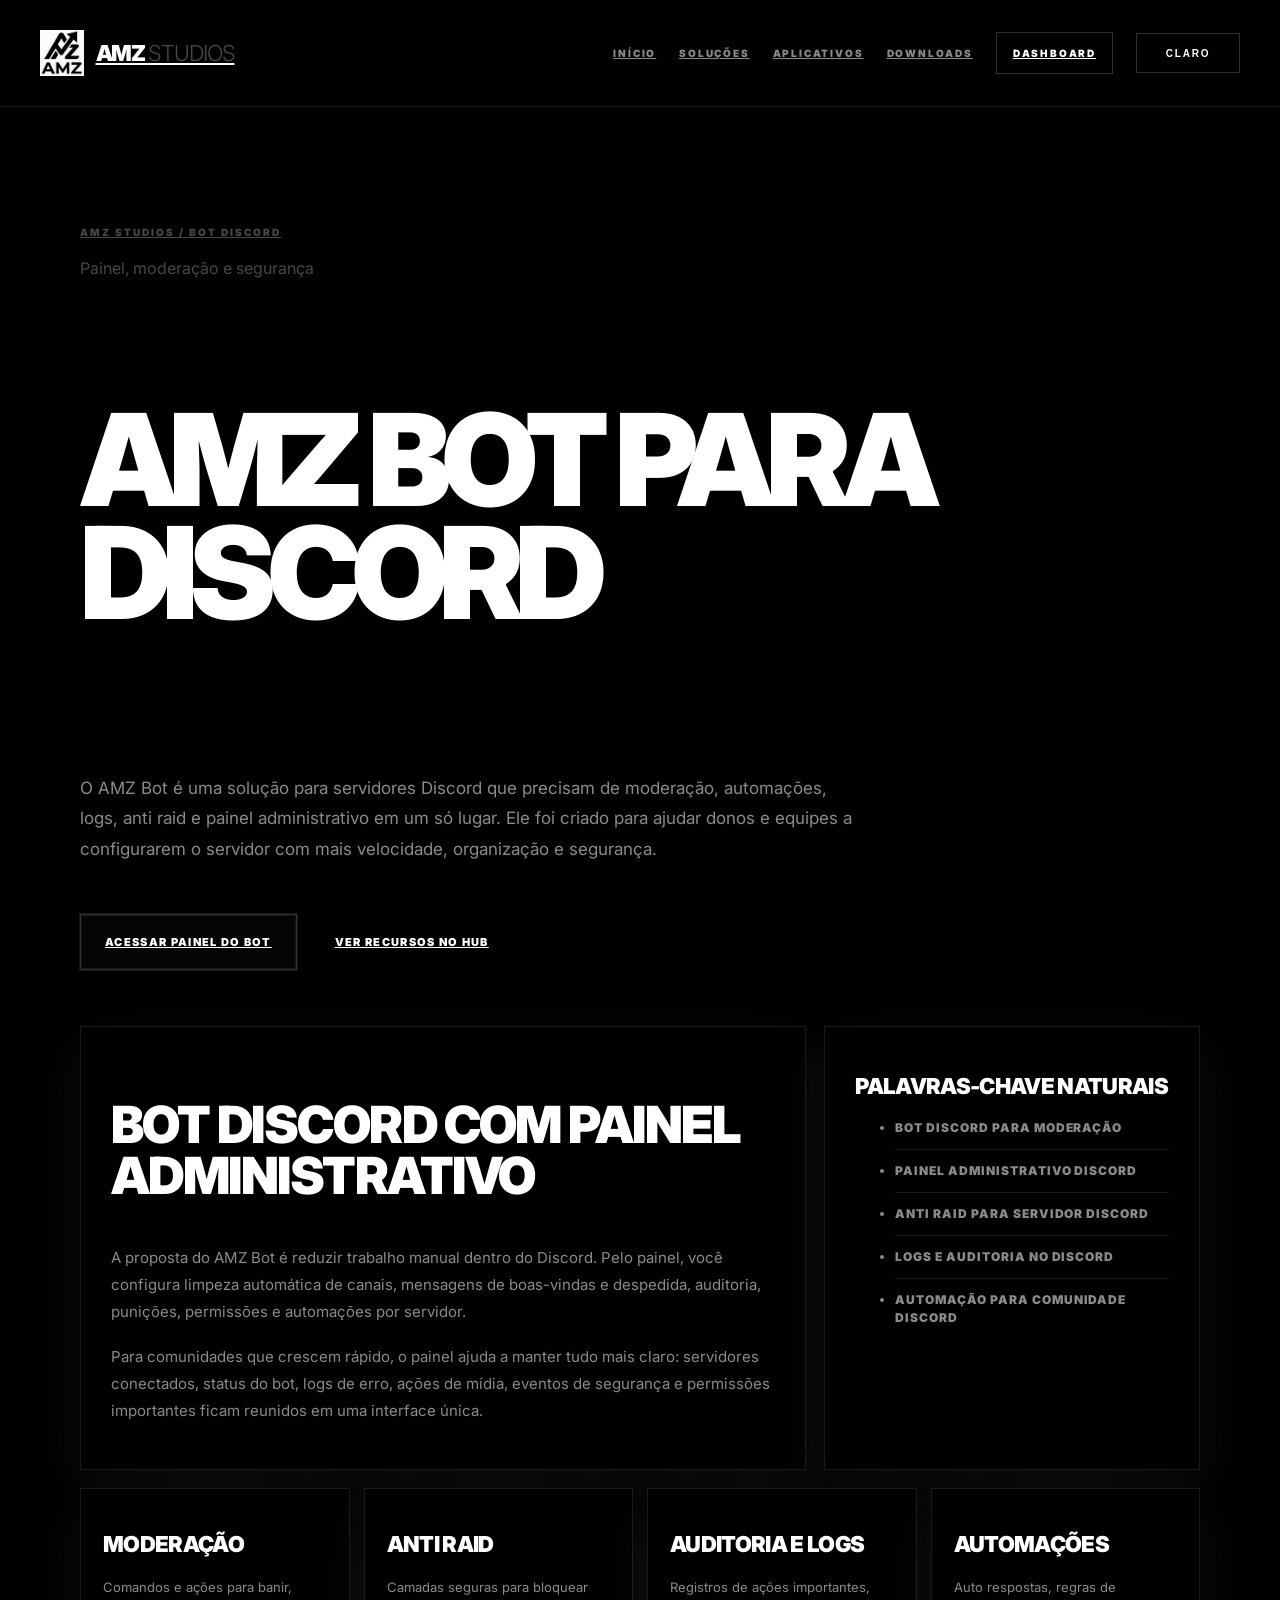
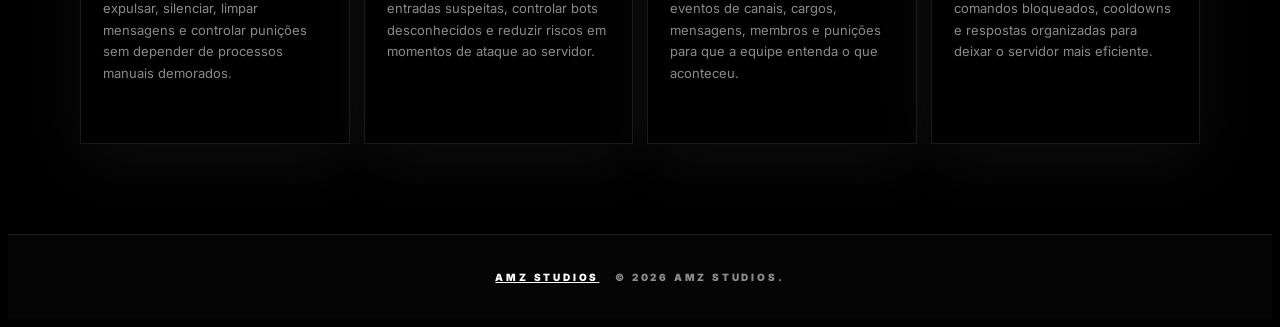
==== amz-bot/index.html @ 113a2d9d "feat: adicionar paginas SEO focadas" ====
<!DOCTYPE html>
<html lang="pt-br">
<head>
    <meta charset="UTF-8">
    <meta name="viewport" content="width=device-width, initial-scale=1.0">
    <title>AMZ Bot para Discord | Moderação, Anti Raid e Painel Admin</title>
    <meta name="description" content="Conheça o AMZ Bot para Discord: moderação, anti raid, logs, limpeza automática, mensagens de entrada e saída, automações e painel administrativo para servidores.">
    <meta name="robots" content="index, follow, max-image-preview:large">
    <meta name="author" content="AMZ Studios">
    <link rel="canonical" href="https://muniz-amz.github.io/amz-studios/amz-bot/">
    <meta property="og:type" content="article">
    <meta property="og:locale" content="pt_BR">
    <meta property="og:site_name" content="AMZ Studios">
    <meta property="og:title" content="AMZ Bot para Discord">
    <meta property="og:description" content="Bot para Discord com painel administrativo, moderação, anti raid, logs, auditoria e automações por servidor.">
    <meta property="og:url" content="https://muniz-amz.github.io/amz-studios/amz-bot/">
    <meta property="og:image" content="https://muniz-amz.github.io/amz-studios/assets/logo.png">
    <link rel="icon" href="../assets/logo.ico?v=6" type="image/x-icon">
    <script>
        try {
            const temaSalvo = localStorage.getItem('amz_site_theme');
            document.documentElement.dataset.siteTheme = temaSalvo === 'light' ? 'light' : 'dark';
        } catch {
            document.documentElement.dataset.siteTheme = 'dark';
        }
    </script>
    <script type="application/ld+json">
        {
            "@context": "https://schema.org",
            "@type": "Service",
            "name": "AMZ Bot para Discord",
            "serviceType": "Bot Discord para moderação, anti raid, logs e automação",
            "url": "https://muniz-amz.github.io/amz-studios/amz-bot/",
            "provider": {
                "@type": "Organization",
                "name": "AMZ Studios",
                "url": "https://muniz-amz.github.io/amz-studios/"
            },
            "areaServed": "BR",
            "description": "AMZ Bot é um bot para Discord com painel administrativo, limpeza automática, auditoria, moderação, anti raid, logs e automações para servidores."
        }
    </script>
    <link rel="stylesheet" href="../style.css?v=33">
</head>
<body class="seo-page">
    <nav class="seo-navbar">
        <a class="seo-brand" href="../" aria-label="Voltar para AMZ Studios">
            <img src="../assets/logo.png" alt="AMZ Studios">
            <span>AMZ <em>STUDIOS</em></span>
        </a>
        <div class="seo-nav-links">
            <a href="../#inicio">Início</a>
            <a href="../#solucoes">Soluções</a>
            <a href="../#aplicativos">Aplicativos</a>
            <a href="../#downloads">Downloads</a>
            <a class="site-nav-dashboard" href="../#amz-admin">Dashboard</a>
            <button type="button" class="site-theme-toggle" id="site-theme-toggle" onclick="alternarTemaSeo()" aria-label="Alternar tema">
                <span id="site-theme-label">Claro</span>
            </button>
        </div>
    </nav>

    <main class="seo-main">
        <section class="seo-hero">
            <a class="seo-breadcrumb" href="../">AMZ Studios / Bot Discord</a>
            <span class="site-chip">Painel, moderação e segurança</span>
            <h1>AMZ Bot para Discord</h1>
            <p>
                O AMZ Bot é uma solução para servidores Discord que precisam de moderação, automações, logs, anti raid e painel administrativo em um só lugar.
                Ele foi criado para ajudar donos e equipes a configurarem o servidor com mais velocidade, organização e segurança.
            </p>
            <div class="seo-cta-row">
                <a class="site-primary-action" href="../#amz-admin">Acessar painel do bot</a>
                <a class="site-secondary-action" href="../#solucoes">Ver recursos no hub</a>
            </div>
        </section>

        <section class="seo-layout">
            <article class="seo-content-card">
                <h2>Bot Discord com painel administrativo</h2>
                <p>
                    A proposta do AMZ Bot é reduzir trabalho manual dentro do Discord. Pelo painel, você configura limpeza automática de canais,
                    mensagens de boas-vindas e despedida, auditoria, punições, permissões e automações por servidor.
                </p>
                <p>
                    Para comunidades que crescem rápido, o painel ajuda a manter tudo mais claro: servidores conectados, status do bot,
                    logs de erro, ações de mídia, eventos de segurança e permissões importantes ficam reunidos em uma interface única.
                </p>
            </article>

            <aside class="seo-side-card">
                <h2>Palavras-chave naturais</h2>
                <ul>
                    <li>bot Discord para moderação</li>
                    <li>painel administrativo Discord</li>
                    <li>anti raid para servidor Discord</li>
                    <li>logs e auditoria no Discord</li>
                    <li>automação para comunidade Discord</li>
                </ul>
            </aside>
        </section>

        <section class="seo-feature-grid">
            <article>
                <h3>Moderação</h3>
                <p>Comandos e ações para banir, expulsar, silenciar, limpar mensagens e controlar punições sem depender de processos manuais demorados.</p>
            </article>
            <article>
                <h3>Anti Raid</h3>
                <p>Camadas seguras para bloquear entradas suspeitas, controlar bots desconhecidos e reduzir riscos em momentos de ataque ao servidor.</p>
            </article>
            <article>
                <h3>Auditoria e logs</h3>
                <p>Registros de ações importantes, eventos de canais, cargos, mensagens, membros e punições para que a equipe entenda o que aconteceu.</p>
            </article>
            <article>
                <h3>Automações</h3>
                <p>Auto respostas, regras de comandos bloqueados, cooldowns e respostas organizadas para deixar o servidor mais eficiente.</p>
            </article>
        </section>
    </main>

    <footer class="seo-footer">
        <a href="../">AMZ Studios</a>
        <span>© 2026 AMZ Studios.</span>
    </footer>

    <script>
        function atualizarTemaSeo() {
            const claro = document.documentElement.dataset.siteTheme === 'light';
            const label = document.getElementById('site-theme-label');
            if (label) label.textContent = claro ? 'Escuro' : 'Claro';
        }

        function alternarTemaSeo() {
            const proximo = document.documentElement.dataset.siteTheme === 'light' ? 'dark' : 'light';
            document.documentElement.dataset.siteTheme = proximo;
            try { localStorage.setItem('amz_site_theme', proximo); } catch {}
            atualizarTemaSeo();
        }

        atualizarTemaSeo();
    </script>
</body>
</html>
---- style.css ----
@import url('https://fonts.googleapis.com/css2?family=Inter:wght@300;400;600;700;900&display=swap');

:root {
    --site-bg: #000000;
    --site-section-bg: #050505;
    --site-card-bg: #000000;
    --site-nav-bg: rgba(0, 0, 0, 0.95);
    --site-text: #ffffff;
    --site-muted: rgba(255, 255, 255, 0.54);
    --site-soft: rgba(255, 255, 255, 0.28);
    --site-border: rgba(255, 255, 255, 0.1);
    --site-border-strong: rgba(255, 255, 255, 0.44);
    --site-hover: rgba(255, 255, 255, 0.06);
    --site-shadow: rgba(255, 255, 255, 0.05);
    --site-button-bg: #050505;
    --site-button-text: #ffffff;
    --site-button-border: rgba(255, 255, 255, 0.18);
    --site-button-border-strong: rgba(255, 255, 255, 0.72);
    --site-button-hover: #101010;
    --site-button-shadow: 0 0 0 1px rgba(255, 255, 255, 0.08), inset 0 0 0 1px rgba(255, 255, 255, 0.06);
    --app-bg: #030303;
    --app-surface: #101010;
    --app-surface-2: #080808;
    --app-elevated: #151515;
    --app-input: #050505;
    --app-text: #ffffff;
    --app-muted: rgba(255, 255, 255, 0.58);
    --app-soft: rgba(255, 255, 255, 0.36);
    --app-border: rgba(255, 255, 255, 0.1);
    --app-border-strong: rgba(255, 255, 255, 0.28);
    --app-hover: rgba(255, 255, 255, 0.07);
    --app-accent: #ffffff;
    --app-success: #34c96f;
    --app-warning: #fff200;
    --app-danger: #ff6767;
    --app-shadow: rgba(0, 0, 0, 0.28);
    --app-button-bg: #050505;
    --app-button-text: #ffffff;
    --app-button-border: rgba(255, 255, 255, 0.16);
    --app-button-border-strong: rgba(255, 255, 255, 0.72);
    --app-button-hover: #101010;
    --app-button-shadow: 0 0 0 1px rgba(255, 255, 255, 0.08), inset 0 0 0 1px rgba(255, 255, 255, 0.06);
}

html[data-site-theme="light"] {
    --site-bg: #f7f7f4;
    --site-section-bg: #ecebe5;
    --site-card-bg: #ffffff;
    --site-nav-bg: rgba(247, 247, 244, 0.94);
    --site-text: #101010;
    --site-muted: rgba(16, 16, 16, 0.64);
    --site-soft: rgba(16, 16, 16, 0.42);
    --site-border: rgba(16, 16, 16, 0.12);
    --site-border-strong: rgba(16, 16, 16, 0.42);
    --site-hover: rgba(16, 16, 16, 0.055);
    --site-shadow: rgba(16, 16, 16, 0.08);
    --site-button-bg: #ffffff;
    --site-button-text: #101010;
    --site-button-border: rgba(16, 16, 16, 0.18);
    --site-button-border-strong: rgba(16, 16, 16, 0.46);
    --site-button-hover: #f1f1ed;
    --site-button-shadow: 0 0 0 1px rgba(16, 16, 16, 0.1), inset 0 0 0 1px #ffffff;
    --app-bg: #f5f5f1;
    --app-surface: #ffffff;
    --app-surface-2: #ebebe5;
    --app-elevated: #fbfbf8;
    --app-input: #ffffff;
    --app-text: #121212;
    --app-muted: rgba(18, 18, 18, 0.62);
    --app-soft: rgba(18, 18, 18, 0.42);
    --app-border: rgba(18, 18, 18, 0.12);
    --app-border-strong: rgba(18, 18, 18, 0.28);
    --app-hover: rgba(18, 18, 18, 0.055);
    --app-accent: #121212;
    --app-success: #138a48;
    --app-warning: #8a7800;
    --app-danger: #c83333;
    --app-shadow: rgba(18, 18, 18, 0.08);
    --app-button-bg: #ffffff;
    --app-button-text: #101010;
    --app-button-border: rgba(16, 16, 16, 0.18);
    --app-button-border-strong: rgba(16, 16, 16, 0.46);
    --app-button-hover: #f1f1ed;
    --app-button-shadow: 0 0 0 1px rgba(16, 16, 16, 0.1), inset 0 0 0 1px #ffffff;
}

body { 
    font-family: 'Inter', sans-serif; 
    background-color: var(--site-bg); 
    color: var(--site-text); 
    scroll-behavior: smooth;
}

html[data-site-theme] body {
    background-color: var(--site-bg) !important;
}

.site-navbar {
    gap: 24px;
    background: var(--site-nav-bg) !important;
    border-bottom-color: var(--site-border) !important;
    color: var(--site-text);
}

.site-brand {
    min-width: 0;
}

.site-nav-links {
    display: flex;
    align-items: center;
    justify-content: flex-end;
    gap: clamp(10px, 2vw, 32px);
    margin-left: auto;
}

.site-nav-links a,
.site-nav-links button {
    color: var(--site-muted);
    font-size: 11px;
    font-weight: 900;
    letter-spacing: 0.22em;
    text-transform: uppercase;
    transition: color 0.2s ease, border-color 0.2s ease, background 0.2s ease;
    white-space: nowrap;
}

.site-nav-links a:hover,
.site-nav-links button:hover {
    color: var(--site-text);
}

.site-nav-dashboard {
    background: transparent;
    border: 1px solid var(--site-button-border);
    color: var(--site-button-text) !important;
    padding: 14px 18px;
}

.site-nav-dashboard:hover {
    background: var(--site-button-hover);
    border-color: var(--site-button-border-strong);
}

.site-theme-toggle {
    min-width: 104px;
    background: transparent;
    border: 1px solid var(--site-button-border);
    color: var(--site-button-text) !important;
    padding: 14px 18px;
    display: inline-flex;
    align-items: center;
    justify-content: center;
    gap: 8px;
}

.site-theme-toggle:hover {
    background: var(--site-button-hover);
    border-color: var(--site-button-border-strong);
}

.site-theme-toggle i {
    font-size: 16px;
    line-height: 1;
}

#site-principal {
    background: var(--site-bg);
    color: var(--site-text);
}

#inicio {
    background: var(--site-bg);
}

#inicio h1 {
    max-width: 100%;
    font-size: clamp(56px, 9.4vw, 128px) !important;
    line-height: 0.9 !important;
    overflow-wrap: normal;
}

#downloads,
#aplicativos,
#solucoes,
#faq,
#site-principal footer {
    background: var(--site-section-bg) !important;
    border-color: var(--site-border) !important;
}

.site-seo-section,
.site-faq-section {
    color: var(--site-text);
}

.site-seo-heading,
.site-faq-heading {
    max-width: 820px;
    margin-bottom: 34px;
}

.site-seo-heading h2,
.site-faq-heading h2 {
    margin-top: 16px;
    color: var(--site-text);
    font-size: clamp(36px, 5.6vw, 76px);
    font-weight: 900;
    letter-spacing: -0.05em;
    line-height: 0.95;
    text-transform: uppercase;
}

.site-seo-heading p,
.site-faq-heading p {
    margin-top: 18px;
    color: var(--site-muted);
    font-size: 16px;
    line-height: 1.75;
}

.site-seo-grid {
    display: grid;
    grid-template-columns: repeat(2, minmax(0, 1fr));
    gap: 18px;
}

.site-seo-card,
.site-faq-list article {
    background: var(--site-card-bg);
    border: 1px solid var(--site-border);
    box-shadow: 0 18px 60px var(--site-shadow);
}

.site-seo-card {
    min-height: 330px;
    padding: 30px;
    display: flex;
    flex-direction: column;
    gap: 18px;
}

.site-seo-card > i {
    width: 46px;
    height: 46px;
    display: inline-flex;
    align-items: center;
    justify-content: center;
    border: 1px solid var(--site-button-border);
    color: var(--site-text);
    font-size: 24px;
}

.site-seo-card h3,
.site-faq-list h3 {
    color: var(--site-text);
    font-weight: 900;
    letter-spacing: -0.02em;
    line-height: 1.05;
    text-transform: uppercase;
}

.site-seo-card h3 {
    font-size: 24px;
}

.site-seo-card p,
.site-faq-list p {
    color: var(--site-muted);
    font-size: 14px;
    line-height: 1.75;
}

.site-seo-card ul {
    display: grid;
    gap: 10px;
    margin-top: auto;
    padding-top: 16px;
    border-top: 1px solid var(--site-border);
}

.site-seo-card li {
    color: var(--site-muted);
    font-size: 12px;
    font-weight: 700;
    line-height: 1.55;
}

.site-seo-card li::before {
    content: "—";
    margin-right: 8px;
    color: var(--site-text);
}

.site-card-link {
    width: fit-content;
    display: inline-flex;
    align-items: center;
    gap: 8px;
    margin-top: 4px;
    border-bottom: 1px solid var(--site-button-border);
    color: var(--site-text);
    font-size: 10px;
    font-weight: 900;
    letter-spacing: 0.12em;
    line-height: 1.4;
    text-transform: uppercase;
    transition: border-color 0.2s ease, color 0.2s ease;
}

.site-card-link::after {
    content: "↗";
    color: var(--site-muted);
    font-size: 11px;
}

.site-card-link:hover {
    border-color: var(--site-button-border-strong);
    color: var(--site-text);
}

.site-app-card .site-card-link {
    display: flex;
    margin-bottom: 16px;
}

.site-faq-list {
    display: grid;
    gap: 12px;
}

.site-faq-list article {
    padding: 24px 28px;
}

.site-faq-list h3 {
    font-size: 18px;
}

.site-faq-list p {
    margin-top: 10px;
}

.site-downloads-heading {
    display: flex;
    align-items: flex-end;
    justify-content: space-between;
    gap: 18px;
    margin-bottom: 30px;
}

.site-downloads-heading h2 {
    margin-top: 14px;
    color: var(--site-text);
    font-size: clamp(34px, 6vw, 72px);
    font-weight: 900;
    letter-spacing: -0.04em;
    line-height: 0.95;
    text-transform: uppercase;
}

.site-downloads-heading p {
    max-width: 620px;
    margin-top: 16px;
    color: var(--site-muted);
    font-size: 15px;
    line-height: 1.7;
}

.site-downloads-layout {
    display: grid;
    grid-template-columns: minmax(0, 1.5fr) minmax(280px, 0.8fr);
    gap: 18px;
    align-items: stretch;
}

.site-downloads-tool {
    display: grid;
    gap: 16px;
    padding: 24px;
    background: var(--site-card-bg);
    border: 1px solid var(--site-border);
}

.site-downloads-platforms,
.site-downloads-quick-actions {
    display: flex;
    flex-wrap: wrap;
    gap: 10px;
}

.site-downloads-platforms span,
.site-downloads-quick-actions button {
    display: inline-flex;
    min-height: 38px;
    align-items: center;
    justify-content: center;
    gap: 8px;
    padding: 0 13px;
    background: transparent;
    border: 1px solid var(--site-button-border);
    color: var(--site-button-text);
    font-size: 11px;
    font-weight: 900;
    letter-spacing: 0.08em;
    text-transform: uppercase;
}

.site-downloads-quick-actions button {
    cursor: pointer;
    transition: color 0.2s ease, border-color 0.2s ease, background 0.2s ease;
}

.site-downloads-quick-actions button:hover:not(:disabled) {
    background: var(--site-button-hover);
    border-color: var(--site-button-border-strong);
    color: var(--site-button-text);
}

.site-downloads-input {
    display: grid;
    gap: 10px;
}

.site-downloads-input span {
    color: var(--site-muted);
    font-size: 10px;
    font-weight: 900;
    letter-spacing: 0.18em;
    text-transform: uppercase;
}

.site-downloads-input input {
    width: 100%;
    min-height: 54px;
    padding: 0 16px;
    background: var(--site-bg);
    border: 1px solid var(--site-border);
    color: var(--site-text);
    font-size: 14px;
    outline: none;
}

.site-downloads-input input:focus {
    border-color: var(--site-border-strong);
}

.site-downloads-mode-grid {
    display: grid;
    grid-template-columns: repeat(3, minmax(0, 1fr));
    gap: 10px;
}

.site-download-mode {
    display: flex;
    min-height: 128px;
    flex-direction: column;
    align-items: flex-start;
    justify-content: flex-start;
    gap: 10px;
    padding: 16px;
    background: transparent;
    border: 1px solid var(--site-button-border);
    color: var(--site-text);
    text-align: left;
    transition: border-color 0.2s ease, background 0.2s ease, transform 0.2s ease, opacity 0.2s ease;
}

.site-download-mode:hover:not(:disabled),
.site-download-mode.active {
    background: var(--site-button-bg);
    border-color: var(--site-button-border-strong);
    box-shadow: var(--site-button-shadow);
    color: var(--site-button-text);
    transform: translateY(-1px);
}

.site-download-mode i {
    font-size: 24px;
}

.site-download-mode strong {
    color: var(--site-text);
    font-size: 13px;
    font-weight: 900;
    line-height: 1.2;
    text-transform: uppercase;
}

.site-download-mode span {
    color: var(--site-muted);
    font-size: 11px;
    line-height: 1.45;
}

.site-downloads-submit {
    display: flex;
    min-height: 52px;
    align-items: center;
    justify-content: center;
    gap: 10px;
    background: var(--site-button-bg);
    border: 1px solid var(--site-button-border);
    color: var(--site-button-text);
    font-size: 15px;
    font-weight: 900;
    text-transform: uppercase;
    box-shadow: var(--site-button-shadow);
    transition: filter 0.2s ease, transform 0.2s ease, opacity 0.2s ease;
}

.site-downloads-submit:hover:not(:disabled) {
    background: var(--site-button-hover);
    border-color: var(--site-button-border-strong);
    filter: none;
    transform: translateY(-1px);
}

.site-downloads-tool button:disabled {
    cursor: not-allowed;
    opacity: 0.55;
    transform: none;
}

.site-downloads-submit i {
    font-size: 19px;
}

.site-downloads-status {
    padding: 12px 14px;
    border: 1px solid var(--site-border);
    color: var(--site-muted);
    font-size: 12px;
    font-weight: 800;
}

.site-download-progress-head {
    display: flex;
    align-items: center;
    justify-content: space-between;
    gap: 12px;
    margin-bottom: 10px;
}

.site-download-progress-head strong,
.site-download-progress-head span {
    color: var(--site-text);
    font-size: 11px;
    font-weight: 900;
    letter-spacing: 0.12em;
    text-transform: uppercase;
}

.site-download-progress-bar {
    height: 8px;
    overflow: hidden;
    background: rgba(127, 127, 127, 0.18);
    border: 1px solid var(--site-border);
}

.site-download-progress-bar span {
    display: block;
    height: 100%;
    background: var(--site-button-bg);
    transition: width 0.35s ease;
}

.site-downloads-status small {
    display: block;
    margin-top: 9px;
    color: var(--site-muted);
    font-size: 11px;
    font-weight: 800;
    line-height: 1.45;
}

.site-downloads-status.success {
    border-color: rgba(52, 201, 111, 0.42);
    color: var(--app-success);
}

.site-downloads-status.error {
    border-color: rgba(255, 103, 103, 0.42);
    color: var(--app-danger);
}

.site-downloads-info {
    display: flex;
    flex-direction: column;
    justify-content: space-between;
    gap: 18px;
    padding: 24px;
    background: var(--site-card-bg);
    border: 1px solid var(--site-border);
}

.site-downloads-info-kicker {
    color: var(--site-muted);
    font-size: 10px;
    font-weight: 900;
    letter-spacing: 0.22em;
    text-transform: uppercase;
}

.site-downloads-info ul {
    display: grid;
    gap: 14px;
}

.site-downloads-info li {
    display: grid;
    grid-template-columns: 22px minmax(0, 1fr);
    gap: 10px;
    color: var(--site-muted);
    font-size: 13px;
    font-weight: 700;
    line-height: 1.55;
}

.site-downloads-info li i {
    color: #51aee8;
    font-size: 18px;
    line-height: 1.4;
}

.site-downloads-info small {
    display: block;
    color: var(--site-soft);
    font-size: 11px;
    font-weight: 700;
    line-height: 1.6;
}

#site-principal h1,
#site-principal h2,
#site-principal h3,
.site-brand {
    color: var(--site-text);
}

#site-principal p,
#site-principal .text-white,
#site-principal .text-neutral-400,
#site-principal .text-neutral-500,
#site-principal .text-neutral-600,
#site-principal .text-neutral-700 {
    color: var(--site-muted) !important;
}

#site-principal h1,
#site-principal h2,
#site-principal h3,
#site-principal .text-white {
    color: var(--site-text) !important;
}

#site-principal .bg-white {
    background-color: var(--site-text) !important;
}

.site-brand .text-neutral-500,
.site-eyebrow,
.site-chip {
    color: var(--site-soft) !important;
}

.site-eyebrow,
.site-chip {
    border-color: var(--site-border) !important;
}

.site-primary-action {
    background: var(--site-button-bg) !important;
    border: 1px solid var(--site-button-border) !important;
    color: var(--site-button-text) !important;
    box-shadow: var(--site-button-shadow);
}

#site-principal .site-primary-action,
#site-principal .site-primary-action.bg-white {
    background: var(--site-button-bg) !important;
    border-color: var(--site-button-border) !important;
    color: var(--site-button-text) !important;
    box-shadow: var(--site-button-shadow) !important;
}

.site-primary-action:hover {
    background: var(--site-button-hover) !important;
    border-color: var(--site-button-border-strong) !important;
}

#site-principal .site-primary-action:hover,
#site-principal .site-primary-action.bg-white:hover {
    background: var(--site-button-hover) !important;
    border-color: var(--site-button-border-strong) !important;
    color: var(--site-button-text) !important;
}

.site-secondary-action {
    background: transparent !important;
    border-color: var(--site-button-border) !important;
    color: var(--site-button-text) !important;
}

.site-secondary-action:hover {
    background: var(--site-button-hover) !important;
    border-color: var(--site-button-border-strong) !important;
}

#painel-loritta .site-primary-action,
#painel-loritta .site-primary-action.bg-white {
    background: var(--app-button-bg) !important;
    border-color: var(--app-button-border) !important;
    color: var(--app-button-text) !important;
    box-shadow: var(--app-button-shadow) !important;
}

#painel-loritta .site-primary-action:hover,
#painel-loritta .site-primary-action.bg-white:hover {
    background: var(--app-button-hover) !important;
    border-color: var(--app-button-border-strong) !important;
    color: var(--app-button-text) !important;
}

#painel-loritta .site-secondary-action {
    background: transparent !important;
    border-color: var(--app-button-border) !important;
    color: var(--app-button-text) !important;
}

#painel-loritta .site-secondary-action:hover {
    background: var(--app-button-hover) !important;
    border-color: var(--app-button-border-strong) !important;
}

.site-app-card,
.site-soon-card {
    background: var(--site-card-bg) !important;
    border-color: var(--site-border-strong) !important;
    color: var(--site-text);
}

/* B&W Estilo Premium */
.bw-border { 
    border: 1px solid var(--site-border); 
    transition: all 0.3s ease;
}

.bw-border:hover { 
    border-color: var(--site-text); 
}

.seo-page {
    min-height: 100vh;
    background: var(--site-bg);
    color: var(--site-text);
    overflow-x: hidden;
}

.seo-navbar {
    min-height: 78px;
    position: fixed;
    inset: 0 0 auto;
    z-index: 50;
    display: flex;
    align-items: center;
    justify-content: space-between;
    gap: 24px;
    padding: 14px clamp(18px, 4vw, 40px);
    background: var(--site-nav-bg);
    border-bottom: 1px solid var(--site-border);
    backdrop-filter: blur(14px);
}

.seo-brand {
    display: inline-flex;
    min-width: 0;
    align-items: center;
    gap: 12px;
    color: var(--site-text);
}

.seo-brand img {
    width: auto;
    height: 46px;
    filter: grayscale(1);
}

.seo-brand span {
    font-size: 22px;
    font-weight: 900;
    letter-spacing: -0.05em;
    line-height: 1;
    text-transform: uppercase;
    white-space: nowrap;
}

.seo-brand em {
    color: var(--site-soft);
    font-style: normal;
    font-weight: 300;
}

.seo-nav-links {
    display: flex;
    align-items: center;
    justify-content: flex-end;
    gap: clamp(10px, 1.8vw, 28px);
}

.seo-nav-links a,
.seo-nav-links button {
    min-height: 40px;
    display: inline-flex;
    align-items: center;
    justify-content: center;
    color: var(--site-muted);
    font-size: 10px;
    font-weight: 900;
    letter-spacing: 0.18em;
    text-transform: uppercase;
    white-space: nowrap;
}

.seo-nav-links a:hover,
.seo-nav-links button:hover {
    color: var(--site-text);
}

.seo-nav-links .site-nav-dashboard,
.seo-nav-links .site-theme-toggle {
    padding: 0 16px;
}

.seo-main {
    width: min(1120px, calc(100% - 36px));
    margin: 0 auto;
    padding: 148px 0 90px;
}

.seo-hero {
    display: grid;
    gap: 20px;
    padding: 70px 0 56px;
}

.seo-breadcrumb {
    width: fit-content;
    color: var(--site-soft);
    font-size: 10px;
    font-weight: 900;
    letter-spacing: 0.2em;
    text-transform: uppercase;
}

.seo-breadcrumb:hover {
    color: var(--site-text);
}

.seo-hero h1 {
    max-width: 960px;
    color: var(--site-text);
    font-size: clamp(56px, 10vw, 128px);
    font-weight: 900;
    letter-spacing: -0.07em;
    line-height: 0.88;
    text-transform: uppercase;
}

.seo-hero p {
    max-width: 780px;
    color: var(--site-muted);
    font-size: 17px;
    line-height: 1.8;
}

.seo-cta-row {
    display: flex;
    flex-wrap: wrap;
    gap: 14px;
    margin-top: 12px;
}

.seo-cta-row a {
    min-height: 54px;
    display: inline-flex;
    align-items: center;
    justify-content: center;
    padding: 0 24px;
    font-size: 11px;
    font-weight: 900;
    letter-spacing: 0.12em;
    text-transform: uppercase;
}

.seo-layout {
    display: grid;
    grid-template-columns: minmax(0, 1.45fr) minmax(280px, 0.75fr);
    gap: 18px;
    align-items: stretch;
}

.seo-content-card,
.seo-side-card,
.seo-feature-grid article {
    background: var(--site-card-bg);
    border: 1px solid var(--site-border);
    color: var(--site-text);
    box-shadow: 0 18px 60px var(--site-shadow);
}

.seo-content-card,
.seo-side-card {
    padding: 30px;
}

.seo-content-card h2,
.seo-side-card h2,
.seo-feature-grid h3 {
    color: var(--site-text);
    font-weight: 900;
    letter-spacing: -0.03em;
    line-height: 1;
    text-transform: uppercase;
}

.seo-content-card h2 {
    font-size: clamp(28px, 4vw, 52px);
}

.seo-side-card h2,
.seo-feature-grid h3 {
    font-size: 22px;
}

.seo-content-card p {
    margin-top: 18px;
    color: var(--site-muted);
    font-size: 15px;
    line-height: 1.8;
}

.seo-side-card ul {
    display: grid;
    gap: 12px;
    margin-top: 22px;
}

.seo-side-card li {
    padding-bottom: 12px;
    border-bottom: 1px solid var(--site-border);
    color: var(--site-muted);
    font-size: 12px;
    font-weight: 900;
    letter-spacing: 0.08em;
    line-height: 1.5;
    text-transform: uppercase;
}

.seo-side-card li:last-child {
    border-bottom: 0;
    padding-bottom: 0;
}

.seo-feature-grid {
    display: grid;
    grid-template-columns: repeat(4, minmax(0, 1fr));
    gap: 14px;
    margin-top: 18px;
}

.seo-feature-grid article {
    min-height: 210px;
    padding: 22px;
}

.seo-feature-grid p {
    margin-top: 14px;
    color: var(--site-muted);
    font-size: 13px;
    line-height: 1.65;
}

.seo-footer {
    display: flex;
    align-items: center;
    justify-content: center;
    gap: 16px;
    padding: 36px 18px;
    background: var(--site-section-bg);
    border-top: 1px solid var(--site-border);
    color: var(--site-muted);
    font-size: 10px;
    font-weight: 900;
    letter-spacing: 0.28em;
    text-transform: uppercase;
}

.seo-footer a {
    color: var(--site-text);
}

@media (max-width: 900px) {
    .seo-navbar {
        min-height: 0;
        align-items: stretch;
        flex-direction: column;
        gap: 12px;
        padding: 14px 18px;
    }

    .seo-brand {
        justify-content: center;
    }

    .seo-brand img {
        height: 42px;
    }

    .seo-brand span {
        font-size: 20px;
    }

    .seo-nav-links {
        display: grid;
        grid-template-columns: repeat(3, minmax(0, 1fr));
        gap: 8px;
    }

    .seo-nav-links a,
    .seo-nav-links button {
        min-height: 42px;
        border: 1px solid var(--site-border);
        padding: 0 8px;
        font-size: 9px;
        letter-spacing: 0.06em;
        line-height: 1.25;
        text-align: center;
        white-space: normal;
    }

    .seo-nav-links .site-nav-dashboard,
    .seo-nav-links .site-theme-toggle {
        padding: 0 8px;
    }

    .seo-main {
        width: calc(100% - 36px);
        padding: 196px 0 64px;
    }

    .seo-hero {
        gap: 16px;
        padding: 50px 0 36px;
    }

    .seo-hero h1 {
        font-size: 52px;
        letter-spacing: -0.04em;
        line-height: 0.92;
        overflow-wrap: anywhere;
    }

    .seo-hero p {
        font-size: 15px;
        line-height: 1.7;
    }

    .seo-cta-row {
        flex-direction: column;
    }

    .seo-cta-row a {
        width: 100%;
        min-height: 52px;
    }

    .seo-layout,
    .seo-feature-grid {
        grid-template-columns: 1fr;
    }

    .seo-content-card,
    .seo-side-card,
    .seo-feature-grid article {
        padding: 22px;
    }

    .seo-feature-grid article {
        min-height: auto;
    }

    .seo-footer {
        align-items: center;
        flex-direction: column;
        gap: 10px;
        text-align: center;
    }
}

@media (max-width: 420px) {
    .seo-navbar {
        padding: 12px;
    }

    .seo-brand img {
        height: 36px;
    }

    .seo-brand span {
        font-size: 17px;
    }

    .seo-nav-links {
        grid-template-columns: repeat(2, minmax(0, 1fr));
        gap: 6px;
    }

    .seo-nav-links a,
    .seo-nav-links button {
        min-height: 38px;
        font-size: 8px;
        letter-spacing: 0.04em;
    }

    .seo-main {
        width: calc(100% - 28px);
        padding-top: 228px;
    }

    .seo-hero h1 {
        font-size: 42px;
    }

    .seo-content-card h2 {
        font-size: 28px;
    }
}

/* --- NOVO FUNDO DO PAINEL --- */
#painel-loritta {
    background-color: #0a0a0a;
    background-image: radial-gradient(circle at top right, #111, #050505);
}

/* --- ESTILO DOS CARDS DE SERVIDOR --- */
.server-card {
    background: #111;
    border: 1px solid #1a1a1a;
    border-radius: 12px;
    padding: 20px;
    display: flex;
    align-items: center;
    justify-content: space-between;
    transition: all 0.4s cubic-bezier(0.4, 0, 0.2, 1);
}

.server-card:hover {
    border-color: #ffffff; /* Ajustado para seu B&W estrito */
    background: #161616;
    transform: translateY(-2px);
    box-shadow: 0 10px 30px rgba(255, 255, 255, 0.05);
}

.server-icon {
    width: 48px;
    height: 48px;
    border-radius: 8px;
    filter: grayscale(100%);
    transition: filter 0.3s ease;
}

.server-card:hover .server-icon {
    filter: grayscale(0%);
}

/* --- TIPOGRAFIA E BOTÕES --- */
.font-mono { 
    font-family: 'JetBrains Mono', ui-monospace, SFMono-Regular, Menlo, Monaco, Consolas, monospace;
}

.btn-config {
    background-color: #ffffff;
    color: #000000;
    padding: 8px 16px;
    border-radius: 6px;
    font-size: 12px;
    font-weight: 900;
    text-transform: uppercase;
    transition: all 0.3s ease;
}

.btn-config:hover {
    background-color: #cccccc;
}

/* --- CARD COMPACTO DE SERVIDOR --- */
.server-config-card {
    min-height: 56px;
    background: #020202;
    border: 1px solid #151515;
    padding: 14px 14px 14px 16px;
    display: flex;
    align-items: center;
    justify-content: space-between;
    gap: 18px;
    box-shadow: inset 0 0 0 1px rgba(255, 255, 255, 0.015);
}

.server-config-card:hover {
    border-color: rgba(255, 255, 255, 0.38);
    background: #070707;
}

.server-config-name {
    min-width: 0;
    display: inline-flex;
    align-items: center;
    gap: 10px;
    color: #ffffff;
    font-size: 10px;
    font-weight: 900;
    letter-spacing: 0.02em;
    font-variant: small-caps;
}

.server-avatar {
    flex: 0 0 auto;
    width: 30px;
    height: 30px;
    border: 1px solid rgba(255, 255, 255, 0.14);
    border-radius: 50%;
    object-fit: cover;
}

.server-avatar.fallback {
    display: grid;
    place-items: center;
    background: #0d0d0d;
    color: #ffffff;
    font-size: 9px;
    font-weight: 900;
    letter-spacing: 0.08em;
}

.server-config-name span {
    overflow: hidden;
    text-overflow: ellipsis;
    white-space: nowrap;
}

.server-config-name i {
    flex: 0 0 auto;
    font-size: 15px;
    color: #ffffff;
}

.server-config-button {
    flex: 0 0 auto;
    background: #ffffff;
    color: #000000;
    border: 1px solid #ffffff;
    padding: 11px 18px;
    font-size: 8px;
    font-weight: 900;
    text-transform: uppercase;
    letter-spacing: 0.06em;
    transition: all 0.2s ease;
}

.server-config-button:hover {
    background: #0b0b0b;
    color: #ffffff;
}

/* --- DASHBOARD ESTILO REFERENCIA --- */
.dashboard-wrap {
    width: min(1120px, 100%);
    margin: 0 auto;
}

.vm-dashboard {
    display: grid;
    grid-template-columns: 250px minmax(0, 1fr);
    min-height: 690px;
    overflow: hidden;
    background: #34353d;
    border: 1px solid rgba(255, 255, 255, 0.06);
    border-radius: 5px;
    box-shadow: 0 24px 80px rgba(0, 0, 0, 0.35);
}

.vm-sidebar {
    background: #292a31;
    border-right: 1px solid rgba(255, 255, 255, 0.06);
    padding: 22px 16px;
    display: flex;
    flex-direction: column;
}

.vm-sidebar-group {
    display: grid;
    gap: 8px;
    position: relative;
}

.vm-sidebar-label {
    color: rgba(255, 255, 255, 0.34);
    font-size: 10px;
    font-weight: 900;
    text-transform: uppercase;
    letter-spacing: 0.03em;
}

.vm-server-picker {
    width: 100%;
    min-height: 36px;
    background: #45464f;
    border: 1px solid transparent;
    border-radius: 6px;
    color: #d8dce8;
    padding: 0 12px;
    display: flex;
    align-items: center;
    justify-content: space-between;
    gap: 12px;
    font-size: 13px;
    text-align: left;
}

.vm-server-picker span {
    overflow: hidden;
    text-overflow: ellipsis;
    white-space: nowrap;
}

.vm-server-current {
    min-width: 0;
    display: inline-flex;
    align-items: center;
    gap: 9px;
}

.vm-server-current-icon {
    flex: 0 0 auto;
    width: 24px;
    height: 24px;
    border: 1px solid rgba(255, 255, 255, 0.14);
    border-radius: 50%;
    background: #000000;
    color: #ffffff;
    display: grid;
    place-items: center;
    font-size: 8px;
    font-weight: 900;
    letter-spacing: 0.06em;
}

.vm-server-current-icon img {
    width: 100%;
    height: 100%;
    border-radius: inherit;
    object-fit: cover;
}

.vm-server-picker:hover {
    border-color: rgba(255, 255, 255, 0.2);
}

.vm-sidebar-nav {
    display: grid;
    gap: 2px;
    margin-top: 14px;
}

.vm-sidebar-link,
.vm-guide-link,
.vm-upgrade-link {
    width: 100%;
    min-height: 34px;
    display: flex;
    align-items: center;
    justify-content: space-between;
    gap: 10px;
    color: rgba(255, 255, 255, 0.36);
    font-size: 15px;
    font-weight: 900;
    text-align: left;
    transition: color 0.2s ease, background 0.2s ease;
}

.vm-sidebar-link:hover,
.vm-sidebar-link.active,
.vm-guide-link:hover {
    color: #d9def0;
}

.vm-sidebar-link small {
    display: block;
    width: 100%;
    color: rgba(255, 255, 255, 0.2);
    font-size: 10px;
    font-style: italic;
    font-weight: 700;
}

.vm-sidebar-link.muted {
    align-items: flex-start;
    flex-direction: column;
    gap: 0;
}

.vm-sidebar-link.active-soft {
    color: #bfc7dd;
}

.vm-sidebar-divider {
    height: 1px;
    margin: 18px 0;
    background: rgba(255, 255, 255, 0.07);
}

.vm-upgrade-link {
    min-height: 31px;
    background: rgba(0, 0, 0, 0.24);
    color: #fff200;
    padding: 0 10px;
    border-radius: 4px;
}

.vm-upgrade-link i {
    font-size: 18px;
}

.vm-guide-link {
    color: #b7bdd1;
}

.vm-discord-profile {
    width: 100%;
    margin-top: auto;
    padding: 10px;
    display: grid;
    grid-template-columns: 38px minmax(0, 1fr);
    align-items: center;
    gap: 10px;
    border: 1px solid rgba(255, 255, 255, 0.08);
    background: rgba(255, 255, 255, 0.035);
    color: #ffffff;
}

.vm-discord-profile[hidden] {
    display: none !important;
}

.vm-discord-avatar {
    width: 38px;
    height: 38px;
    border: 1px solid rgba(255, 255, 255, 0.12);
    border-radius: 50%;
    background: #070707;
    overflow: hidden;
}

.vm-discord-avatar img,
.vm-discord-avatar span {
    width: 100%;
    height: 100%;
    display: grid;
    place-items: center;
    object-fit: cover;
}

.vm-discord-avatar span {
    font-size: 10px;
    font-weight: 950;
    letter-spacing: 0.08em;
}

.vm-discord-copy {
    min-width: 0;
    display: grid;
    gap: 2px;
}

.vm-discord-copy strong,
.vm-discord-copy span {
    overflow: hidden;
    text-overflow: ellipsis;
    white-space: nowrap;
}

.vm-discord-copy strong {
    color: #ffffff;
    font-size: 12px;
    font-weight: 950;
    letter-spacing: 0.02em;
}

.vm-discord-copy span {
    color: rgba(255, 255, 255, 0.42);
    font-size: 11px;
    font-weight: 700;
}

.vm-content {
    min-width: 0;
    padding: 20px;
}

.vm-alert {
    min-height: 56px;
    border: 1px solid #2f65cb;
    border-radius: 7px;
    background: rgba(47, 101, 203, 0.17);
    color: #dbe8ff;
    padding: 0 15px;
    display: flex;
    align-items: center;
    justify-content: space-between;
    gap: 14px;
}

.vm-alert div {
    display: flex;
    align-items: center;
    gap: 12px;
    min-width: 0;
}

.vm-alert span {
    font-size: 12px;
    font-weight: 700;
}

.vm-alert i {
    color: #65a2ff;
    font-size: 21px;
}

.vm-alert button {
    flex: 0 0 auto;
}

.vm-content-heading {
    text-align: center;
    padding: 20px 0 32px;
}

.vm-content-heading h2 {
    color: #ffffff;
    font-size: 24px;
    line-height: 1;
    font-weight: 900;
    letter-spacing: -0.01em;
}

.vm-content-heading p {
    margin-top: 12px;
    color: #b6c0d6;
    font-size: 17px;
    font-weight: 700;
}

.vm-card-grid {
    display: grid;
    grid-template-columns: repeat(3, minmax(0, 1fr));
    gap: 16px;
}

.vm-dashboard-card {
    min-height: 120px;
    background: #3d3e46;
    border: 1px solid rgba(255, 255, 255, 0.035);
    border-radius: 8px;
    padding: 24px 22px;
    display: grid;
    grid-template-columns: 22px minmax(0, 1fr);
    align-items: center;
    gap: 16px;
    color: #ffffff;
    text-align: left;
    transition: transform 0.2s ease, background 0.2s ease, border-color 0.2s ease;
}

.vm-dashboard-card:hover,
.vm-dashboard-card.active {
    background: #444650;
    border-color: rgba(255, 242, 0, 0.18);
    transform: translateY(-2px);
}

.vm-dashboard-card i {
    color: #fff200;
    font-size: 21px;
}

.vm-dashboard-card-welcome {
    grid-template-columns: 34px minmax(0, 1fr);
}

.vm-dashboard-card-icon-pair {
    width: 34px;
    height: 40px;
    border: 1px solid rgba(255, 255, 255, 0.18);
    display: grid;
    place-items: center;
    position: relative;
}

.vm-dashboard-card-icon-pair i {
    position: absolute;
    font-size: 17px;
}

.vm-dashboard-card-icon-pair i:first-child {
    left: 6px;
    top: 6px;
}

.vm-dashboard-card-icon-pair i:last-child {
    right: 6px;
    bottom: 6px;
    opacity: 0.58;
}

.vm-dashboard-card-welcome:hover .vm-dashboard-card-icon-pair,
.vm-dashboard-card-welcome.active .vm-dashboard-card-icon-pair {
    border-color: rgba(255, 255, 255, 0.55);
}

.vm-dashboard-card strong {
    display: block;
    color: #ffffff;
    font-size: 18px;
    line-height: 1.1;
    font-weight: 900;
}

.vm-dashboard-card small {
    display: block;
    margin-top: 10px;
    color: #b8c2d8;
    font-size: 14px;
    line-height: 1.4;
    font-weight: 500;
}

.vm-dashboard-card.disabled {
    opacity: 0.46;
}

.vm-settings-panel {
    margin-top: 18px;
    background: #2e2f36;
    border: 1px solid rgba(255, 255, 255, 0.06);
    border-radius: 8px;
    padding: 22px;
}

.vm-panel-heading {
    display: flex;
    align-items: center;
    justify-content: space-between;
    gap: 18px;
    margin-bottom: 18px;
}

.vm-panel-heading span {
    color: #ffffff;
    font-size: 16px;
    font-weight: 900;
}

.vm-panel-heading strong {
    min-width: 0;
    color: #fff200;
    font-size: 11px;
    font-weight: 900;
    text-transform: uppercase;
    letter-spacing: 0.12em;
    overflow: hidden;
    text-overflow: ellipsis;
    white-space: nowrap;
}

.vm-form-grid {
    display: grid;
    grid-template-columns: 1fr 220px;
    gap: 14px;
}

.vm-form-grid label {
    display: grid;
    gap: 8px;
}

.vm-form-grid label span {
    color: rgba(255, 255, 255, 0.48);
    font-size: 10px;
    font-weight: 900;
    letter-spacing: 0.16em;
    text-transform: uppercase;
}

.vm-form-grid input,
.vm-form-grid select {
    width: 100%;
    min-height: 44px;
    background: #202126;
    border: 1px solid rgba(255, 255, 255, 0.08);
    color: #ffffff;
    outline: none;
    padding: 0 14px;
    font-size: 13px;
}

.vm-form-grid input:focus,
.vm-form-grid select:focus {
    border-color: #fff200;
}

.vm-save-button {
    width: 100%;
    min-height: 46px;
    margin-top: 16px;
    background: #fff200;
    color: #090909;
    display: inline-flex;
    align-items: center;
    justify-content: center;
    gap: 10px;
    font-size: 11px;
    font-weight: 900;
    letter-spacing: 0.12em;
    text-transform: uppercase;
    transition: background 0.2s ease, transform 0.2s ease;
}

.vm-save-button:hover {
    background: #ffffff;
    transform: translateY(-1px);
}

.vm-status-message {
    display: block;
    margin-top: 14px;
    text-align: center;
    font-size: 10px;
    font-weight: 900;
    letter-spacing: 0.12em;
    text-transform: uppercase;
}

.vm-status-message.success {
    color: #5bff8a;
}

.vm-status-message.error {
    color: #ff6767;
}

.amz-save-tray {
    position: fixed;
    left: 50%;
    right: auto;
    bottom: 22px;
    width: min(880px, calc(100vw - 32px));
    z-index: 90;
    pointer-events: none;
    transform: translate(-50%, calc(100% + 36px));
    opacity: 0;
    transition: transform 0.34s cubic-bezier(0.16, 1, 0.3, 1), opacity 0.24s ease;
}

.amz-save-tray.visible {
    pointer-events: auto;
    transform: translate(-50%, 0);
    opacity: 1;
}

.amz-save-tray.saving {
    transform: translate(-50%, calc(100% + 36px));
    opacity: 0;
}

.amz-save-tray-inner {
    min-height: 72px;
    background: #2fa7f4;
    color: #ffffff;
    border: 1px solid rgba(255, 255, 255, 0.18);
    border-radius: 8px;
    box-shadow: 0 18px 60px rgba(0, 0, 0, 0.32);
    display: flex;
    align-items: center;
    justify-content: space-between;
    gap: 18px;
    padding: 16px 18px;
}

.amz-save-tray-copy {
    min-width: 0;
    display: inline-flex;
    align-items: center;
    gap: 10px;
}

.amz-save-tray-copy i {
    font-size: 22px;
}

.amz-save-tray-copy strong {
    font-size: 15px;
    font-weight: 900;
    letter-spacing: 0;
}

.amz-save-tray-actions {
    display: inline-flex;
    align-items: center;
    gap: 10px;
    flex-shrink: 0;
}

.amz-save-tray-actions button {
    min-height: 38px;
    border-radius: 7px;
    display: inline-flex;
    align-items: center;
    justify-content: center;
    gap: 8px;
    padding: 0 18px;
    font-size: 13px;
    font-weight: 900;
    transition: transform 0.18s ease, background 0.18s ease;
}

.amz-save-tray-actions button:hover {
    transform: translateY(-1px);
}

.amz-save-tray-actions button:disabled {
    cursor: wait;
    opacity: 0.72;
    transform: none;
}

.amz-save-reset {
    background: transparent;
    border: 1px solid rgba(255, 255, 255, 0.18);
    color: #ffffff;
}

.amz-save-reset:hover {
    background: rgba(255, 255, 255, 0.12);
}

.amz-save-confirm {
    background: #238b46;
    border: 1px solid rgba(255, 255, 255, 0.16);
    color: #ffffff;
}

.amz-save-confirm:hover {
    background: #1f7f3f;
}

.amz-saved-toast {
    position: fixed;
    left: 50%;
    bottom: 24px;
    z-index: 95;
    min-height: 54px;
    background: #ffffff;
    color: #111111;
    border: 1px solid rgba(0, 0, 0, 0.08);
    box-shadow: 0 18px 50px rgba(0, 0, 0, 0.22);
    display: inline-flex;
    align-items: center;
    gap: 9px;
    padding: 10px 16px 10px 12px;
    pointer-events: none;
    transform: translate(-50%, calc(100% + 28px)) scale(0.96);
    opacity: 0;
    transition: transform 0.34s cubic-bezier(0.16, 1, 0.3, 1), opacity 0.22s ease;
}

.amz-saved-toast.visible {
    transform: translate(-50%, 0) scale(1);
    opacity: 1;
}

.amz-saved-toast img {
    width: 34px;
    height: 34px;
    object-fit: contain;
}

.amz-saved-toast strong {
    color: #111111;
    font-size: 18px;
    font-weight: 900;
    letter-spacing: 0;
}

.amz-saved-toast span {
    color: #8f8f8f;
    font-size: 18px;
    font-weight: 400;
    letter-spacing: 0;
    text-transform: uppercase;
}

.vm-placeholder-panel {
    display: grid;
    gap: 18px;
}

.vm-placeholder-panel p {
    color: #b8c2d8;
    font-size: 14px;
    font-weight: 600;
}

.vm-toggle-list {
    display: grid;
    gap: 10px;
}

.vm-toggle-row {
    min-height: 58px;
    background: #27282f;
    border: 1px solid rgba(255, 255, 255, 0.05);
    border-radius: 6px;
    padding: 12px 14px;
    display: flex;
    align-items: center;
    justify-content: space-between;
    gap: 14px;
}

.vm-toggle-row strong {
    display: block;
    color: #ffffff;
    font-size: 13px;
    font-weight: 900;
}

.vm-toggle-row small {
    display: block;
    margin-top: 2px;
    color: rgba(255, 255, 255, 0.4);
    font-size: 11px;
    font-weight: 700;
}

.vm-toggle-row input {
    width: 34px;
    height: 18px;
    accent-color: #fff200;
}

/* Espaçamento extra para compensar o menu fixo ao rolar */
section { 
    scroll-margin-top: 80px;
}

/* Scrollbar customizada AMZ */
::-webkit-scrollbar { 
    width: 6px; 
}

::-webkit-scrollbar-track { 
    background: #000;
}

::-webkit-scrollbar-thumb { 
    background: #1a1a1a; 
    border-radius: 10px; 
}

::-webkit-scrollbar-thumb:hover { 
    background: #333;
}

/* Animação suave de transição de telas */
.fade-in { 
    animation: fadeIn 0.5s ease-in-out forwards;
}

@keyframes fadeIn {
    from { opacity: 0; transform: translateY(15px); }
    to { opacity: 1; transform: translateY(0); }
}

/* Utilitários de visibilidade do JS */
.hidden {
    display: none !important;
}

@media (max-width: 980px) {
    .vm-dashboard {
        grid-template-columns: 1fr;
    }

    .vm-sidebar {
        border-right: 0;
        border-bottom: 1px solid rgba(255, 255, 255, 0.06);
    }

    .vm-sidebar-nav {
        grid-template-columns: repeat(2, minmax(0, 1fr));
        gap: 6px 14px;
    }

    .vm-card-grid {
        grid-template-columns: repeat(2, minmax(0, 1fr));
    }
}

@media (max-width: 640px) {
    .site-navbar {
        height: auto;
        min-height: 80px;
        align-items: flex-start;
        flex-direction: column;
        gap: 14px;
        padding: 16px 20px;
    }

    .site-brand img {
        height: 40px;
    }

    .site-brand span {
        font-size: 18px;
    }

    .site-nav-links {
        width: 100%;
        justify-content: space-between;
        gap: 10px;
        margin-left: 0;
    }

    .site-nav-links a,
    .site-nav-links button {
        font-size: 9px;
        letter-spacing: 0.12em;
    }

    .site-nav-dashboard {
        padding: 10px 12px;
    }

    .server-config-card {
        align-items: stretch;
        flex-direction: column;
    }

    .server-config-button {
        width: 100%;
    }

    .vm-content {
        padding: 14px;
    }

    .vm-alert {
        align-items: flex-start;
        padding: 14px;
    }

    .vm-content-heading p {
        font-size: 14px;
    }

    .vm-card-grid,
    .vm-form-grid,
    .vm-sidebar-nav {
        grid-template-columns: 1fr;
    }

    .vm-dashboard-card {
        min-height: 96px;
    }

    .vm-panel-heading {
        align-items: flex-start;
        flex-direction: column;
        gap: 6px;
    }
}

/* --- SKIN AMZ PARA A ABA DO DASHBOARD --- */
.vm-dashboard {
    background: #030303;
    border: 1px solid rgba(255, 255, 255, 0.08);
    border-radius: 0;
    box-shadow: none;
}

.vm-sidebar {
    background: #050505;
    border-right: 1px solid rgba(255, 255, 255, 0.08);
}

.vm-sidebar-label {
    color: rgba(255, 255, 255, 0.28);
    font-size: 9px;
    letter-spacing: 0.18em;
}

.vm-server-picker {
    background: #0b0b0b;
    border-color: rgba(255, 255, 255, 0.08);
    border-radius: 0;
    color: #ffffff;
    min-height: 188px;
    padding: 12px 12px 18px;
    position: relative;
    align-items: center;
    justify-content: center;
    flex-direction: column;
    font-size: 11px;
    font-weight: 800;
    letter-spacing: 0.08em;
    text-transform: uppercase;
}

.vm-server-picker .vm-server-current {
    width: 100%;
    display: grid;
    justify-items: center;
    gap: 10px;
    overflow: visible;
    white-space: normal;
}

.vm-server-picker #nome-servidor-atual {
    max-width: 100%;
    color: #2db7ff;
    font-size: 18px;
    font-weight: 950;
    letter-spacing: 0.03em;
    line-height: 1.05;
    text-align: center;
    text-shadow: 0 0 18px rgba(45, 183, 255, 0.22);
    white-space: normal;
    overflow-wrap: anywhere;
}

.vm-server-picker .vm-server-current-icon {
    width: 128px;
    height: 128px;
    border-color: rgba(255, 255, 255, 0.16);
    background: #101010;
    color: #ffffff;
    font-size: 24px;
    overflow: hidden;
    box-shadow: inset 0 0 0 1px rgba(255, 255, 255, 0.035), 0 10px 28px rgba(0, 0, 0, 0.32);
}

.vm-server-picker > i {
    position: absolute;
    right: 12px;
    bottom: 15px;
    font-size: 18px;
}

.vm-server-picker:hover,
.vm-server-picker:focus {
    border-color: rgba(255, 255, 255, 0.42);
}

.vm-server-picker[aria-expanded="true"] i {
    transform: rotate(180deg);
}

.vm-server-dropdown {
    position: absolute;
    top: calc(100% + 8px);
    left: 0;
    z-index: 30;
    width: 100%;
    max-height: min(420px, calc(100vh - 160px));
    display: flex;
    flex-direction: column;
    gap: 10px;
    padding: 10px;
    border: 1px solid rgba(255, 255, 255, 0.1);
    background: #1f1f27;
    box-shadow: 0 18px 46px rgba(0, 0, 0, 0.42);
    overflow: hidden;
}

.vm-server-search {
    min-height: 42px;
    display: flex;
    align-items: center;
    gap: 8px;
    padding: 0 10px;
    background: #3b3b45;
    color: rgba(255, 255, 255, 0.58);
}

.vm-server-search input {
    width: 100%;
    border: 0;
    background: transparent;
    color: #ffffff;
    outline: none;
    font-size: 14px;
}

.vm-server-search input::placeholder {
    color: rgba(255, 255, 255, 0.58);
}

.vm-server-list {
    flex: 1 1 auto;
    min-height: 0;
    display: grid;
    align-content: start;
    gap: 4px;
    overflow-y: auto;
    scrollbar-gutter: stable;
    padding-right: 2px;
}

.vm-server-option {
    width: 100%;
    min-height: 54px;
    display: grid;
    grid-template-columns: 30px minmax(0, 1fr) 18px;
    align-items: center;
    gap: 10px;
    padding: 6px 8px;
    color: #ffffff;
    text-align: left;
    border: 1px solid transparent;
    background: transparent;
}

.vm-server-option:hover,
.vm-server-option.active {
    background: rgba(255, 255, 255, 0.08);
    border-color: rgba(255, 255, 255, 0.08);
}

.vm-server-option-icon {
    width: 30px;
    height: 30px;
    border: 1px solid rgba(255, 255, 255, 0.14);
    border-radius: 50%;
    object-fit: cover;
}

.vm-server-option-icon.fallback {
    display: grid;
    place-items: center;
    background: #090909;
    font-size: 9px;
    font-weight: 950;
}

.vm-server-option span {
    min-width: 0;
    display: grid;
    gap: 2px;
}

.vm-server-option strong {
    overflow: hidden;
    color: #ffffff;
    font-size: 12px;
    font-weight: 950;
    letter-spacing: 0.04em;
    text-overflow: ellipsis;
    white-space: nowrap;
}

.vm-server-option small {
    color: rgba(255, 255, 255, 0.62);
    font-size: 11px;
    font-weight: 700;
    letter-spacing: 0;
    text-transform: none;
}

.vm-server-option i {
    color: #ffffff;
    font-size: 16px;
}

.vm-server-empty {
    padding: 14px 8px;
    color: rgba(255, 255, 255, 0.46);
    font-size: 11px;
    line-height: 1.5;
}

.vm-sidebar-link,
.vm-guide-link,
.vm-upgrade-link {
    color: rgba(255, 255, 255, 0.38);
    font-size: 12px;
    letter-spacing: 0.12em;
    text-transform: uppercase;
}

.vm-sidebar-link:hover,
.vm-sidebar-link.active,
.vm-sidebar-link.active-soft,
.vm-guide-link:hover {
    color: #ffffff;
}

.vm-sidebar-link.active {
    padding-left: 10px;
    border-left: 2px solid #ffffff;
}

.vm-sidebar-link small {
    color: rgba(255, 255, 255, 0.25);
    font-size: 9px;
    letter-spacing: 0.08em;
}

.vm-sidebar-divider {
    background: rgba(255, 255, 255, 0.08);
}

.vm-upgrade-link {
    background: #ffffff;
    color: #000000;
    border-radius: 0;
}

.vm-upgrade-link:hover {
    background: #dcdcdc;
    color: #000000;
}

.vm-content {
    background: radial-gradient(circle at top right, #111111, #050505 42%, #030303 100%);
}

.vm-alert {
    background: #080808;
    border-color: rgba(255, 255, 255, 0.12);
    border-radius: 0;
    color: rgba(255, 255, 255, 0.66);
}

.vm-alert i {
    color: #ffffff;
}

.vm-alert span {
    font-size: 11px;
    letter-spacing: 0.05em;
    text-transform: uppercase;
}

.vm-content-heading {
    border-bottom: 1px solid rgba(255, 255, 255, 0.06);
}

.vm-content-heading h2 {
    font-size: clamp(32px, 5vw, 58px);
    letter-spacing: -0.05em;
    text-transform: uppercase;
}

.vm-content-heading p {
    color: rgba(255, 255, 255, 0.42);
    font-size: 13px;
    letter-spacing: 0.14em;
    text-transform: uppercase;
}

.vm-dashboard-card {
    background: #050505;
    border-color: rgba(255, 255, 255, 0.08);
    border-radius: 0;
}

.vm-dashboard-card:hover,
.vm-dashboard-card.active {
    background: #0f0f0f;
    border-color: rgba(255, 255, 255, 0.72);
}

.vm-dashboard-card i {
    color: #ffffff;
}

.vm-dashboard-card strong {
    font-size: 15px;
    letter-spacing: 0.02em;
    text-transform: uppercase;
}

.vm-dashboard-card small {
    color: rgba(255, 255, 255, 0.42);
    font-size: 12px;
}

.vm-settings-panel,
.vm-placeholder-panel .vm-toggle-row {
    background: #050505;
    border-color: rgba(255, 255, 255, 0.08);
    border-radius: 0;
}

.vm-panel-heading {
    border-bottom: 1px solid rgba(255, 255, 255, 0.06);
    padding-bottom: 16px;
}

.vm-panel-heading span,
.vm-toggle-row strong {
    letter-spacing: 0.12em;
    text-transform: uppercase;
}

.vm-panel-heading strong {
    color: rgba(255, 255, 255, 0.45);
}

.vm-form-grid label span,
.vm-toggle-row small,
.vm-placeholder-panel p {
    color: rgba(255, 255, 255, 0.42);
}

.vm-form-grid input,
.vm-form-grid select {
    background: #000000;
    border-color: rgba(255, 255, 255, 0.1);
}

.vm-form-grid input:focus,
.vm-form-grid select:focus {
    border-color: #ffffff;
}

.vm-form-grid {
    grid-template-columns: minmax(0, 1fr) 220px;
}

.vm-save-button {
    background: #ffffff;
    color: #000000;
}

.vm-save-button:hover {
    background: #dcdcdc;
}

.vm-toggle-row input {
    accent-color: #ffffff;
}

.cleanup-list-panel {
    margin-top: 20px;
    padding-top: 18px;
    border-top: 1px solid rgba(255, 255, 255, 0.06);
}

.cleanup-list-heading {
    display: flex;
    align-items: flex-end;
    justify-content: space-between;
    gap: 16px;
    margin-bottom: 12px;
}

.cleanup-list-heading strong {
    color: #ffffff;
    font-size: 12px;
    font-weight: 900;
    letter-spacing: 0.14em;
    text-transform: uppercase;
}

.cleanup-list-heading span {
    color: rgba(255, 255, 255, 0.36);
    font-size: 10px;
    font-weight: 800;
    letter-spacing: 0.12em;
    text-transform: uppercase;
}

.cleanup-list-empty {
    min-height: 64px;
    border: 1px dashed rgba(255, 255, 255, 0.12);
    color: rgba(255, 255, 255, 0.36);
    display: grid;
    place-items: center;
    font-size: 10px;
    font-weight: 900;
    letter-spacing: 0.12em;
    text-align: center;
    text-transform: uppercase;
}

.cleanup-state {
    display: grid;
    gap: 10px;
    place-items: center;
}

.cleanup-state-link {
    background: #ffffff;
    color: #000000;
    padding: 10px 14px;
    font-size: 9px;
    font-weight: 900;
    letter-spacing: 0.12em;
    text-transform: uppercase;
}

.cleanup-state-link:hover {
    background: #dcdcdc;
}

.cleanup-list {
    display: grid;
    gap: 10px;
}

.cleanup-item {
    min-height: 74px;
    background: #000000;
    border: 1px solid rgba(255, 255, 255, 0.1);
    padding: 14px;
    display: grid;
    grid-template-columns: 34px minmax(0, 1fr) auto;
    align-items: center;
    gap: 14px;
}

.cleanup-item-icon {
    width: 34px;
    height: 34px;
    border: 1px solid rgba(255, 255, 255, 0.12);
    display: grid;
    place-items: center;
}

.cleanup-item-icon i {
    color: #ffffff;
    font-size: 17px;
}

.cleanup-item-body {
    min-width: 0;
}

.cleanup-item-body strong {
    display: block;
    color: #ffffff;
    font-size: 13px;
    font-weight: 900;
    letter-spacing: 0.08em;
    overflow: hidden;
    text-overflow: ellipsis;
    text-transform: uppercase;
    white-space: nowrap;
}

.cleanup-item-body span,
.cleanup-item-body small {
    display: block;
    margin-top: 3px;
    color: rgba(255, 255, 255, 0.42);
    font-size: 11px;
}

.cleanup-item button {
    background: #ffffff;
    border: 1px solid #ffffff;
    color: #000000;
    padding: 10px 14px;
    font-size: 9px;
    font-weight: 900;
    letter-spacing: 0.12em;
    text-transform: uppercase;
    transition: all 0.2s ease;
}

.cleanup-item button:hover {
    background: #050505;
    color: #ffffff;
}

.welcome-config-panel {
    display: grid;
    gap: 18px;
}

.welcome-intro {
    display: grid;
    grid-template-columns: minmax(0, 1fr) minmax(220px, 420px);
    align-items: start;
    gap: 16px;
}

.welcome-intro strong,
.welcome-section-heading strong {
    display: block;
    color: #ffffff;
    font-size: 12px;
    font-weight: 900;
    letter-spacing: 0.14em;
    text-transform: uppercase;
}

.welcome-intro span,
.welcome-section-heading span,
.welcome-toggle-row small {
    display: block;
    margin-top: 4px;
    color: rgba(255, 255, 255, 0.42);
    font-size: 11px;
    line-height: 1.5;
}

.welcome-vars {
    display: flex;
    flex-wrap: wrap;
    justify-content: flex-end;
    gap: 6px;
}

.welcome-tools {
    display: grid;
    justify-items: end;
    gap: 12px;
}

.welcome-vars code {
    border: 1px solid rgba(255, 255, 255, 0.12);
    color: rgba(255, 255, 255, 0.72);
    padding: 6px 8px;
    font-size: 10px;
    font-weight: 900;
}

.welcome-model-button {
    min-height: 34px;
    border: 1px solid rgba(255, 255, 255, 0.18);
    background: #ffffff;
    color: #050505;
    padding: 0 14px;
    display: inline-flex;
    align-items: center;
    justify-content: center;
    gap: 8px;
    font-size: 10px;
    font-weight: 950;
    letter-spacing: 0.12em;
    text-transform: uppercase;
    transition: all 0.2s ease;
    white-space: normal;
    text-align: center;
}

.welcome-model-button:hover {
    background: #050505;
    color: #ffffff;
}

.welcome-toggle-grid,
.welcome-channel-grid,
.welcome-form-grid,
.welcome-preview-grid {
    display: grid;
    grid-template-columns: repeat(2, minmax(0, 1fr));
    gap: 12px;
}

.welcome-toggle-row {
    min-height: 76px;
    border: 1px solid rgba(255, 255, 255, 0.1);
    background: #000000;
    padding: 14px;
    display: flex;
    align-items: center;
    justify-content: space-between;
    gap: 14px;
}

.welcome-toggle-row strong {
    color: #ffffff;
    font-size: 13px;
    font-weight: 900;
    letter-spacing: 0.1em;
    text-transform: uppercase;
}

.welcome-toggle-row input,
.welcome-avatar-toggle input {
    width: 18px;
    height: 18px;
    accent-color: #ffffff;
}

.welcome-channel-grid label,
.welcome-form-grid label,
.welcome-full-field {
    display: grid;
    gap: 8px;
}

.welcome-channel-grid span,
.welcome-form-grid span,
.welcome-full-field span {
    color: rgba(255, 255, 255, 0.42);
    font-size: 10px;
    font-weight: 900;
    letter-spacing: 0.16em;
    text-transform: uppercase;
}

.welcome-channel-grid select,
.welcome-form-grid input,
.welcome-full-field textarea {
    width: 100%;
    min-height: 44px;
    background: #000000;
    border: 1px solid rgba(255, 255, 255, 0.1);
    color: #ffffff;
    outline: none;
    padding: 0 14px;
    font-size: 13px;
}

.welcome-full-field textarea {
    min-height: 110px;
    padding: 12px 14px;
    line-height: 1.55;
    resize: vertical;
}

.welcome-channel-grid select:focus,
.welcome-form-grid input:focus,
.welcome-full-field textarea:focus {
    border-color: #ffffff;
}

.welcome-form-grid input[type="color"] {
    padding: 4px;
}

.welcome-template-section {
    display: grid;
    gap: 14px;
    padding-top: 18px;
    border-top: 1px solid rgba(255, 255, 255, 0.06);
}

.welcome-section-heading {
    display: flex;
    align-items: center;
    justify-content: space-between;
    gap: 16px;
}

.welcome-avatar-toggle {
    min-height: 38px;
    border: 1px solid rgba(255, 255, 255, 0.1);
    padding: 0 10px;
    display: inline-flex;
    align-items: center;
    gap: 8px;
    color: rgba(255, 255, 255, 0.72);
    font-size: 10px;
    font-weight: 900;
    letter-spacing: 0.1em;
    text-transform: uppercase;
    white-space: nowrap;
}

.welcome-preview {
    min-height: 138px;
    border: 1px solid rgba(255, 255, 255, 0.12);
    border-left-width: 4px;
    background: #000000;
    padding: 14px;
    display: grid;
    align-content: start;
    gap: 8px;
}

.welcome-preview span {
    color: rgba(255, 255, 255, 0.36);
    font-size: 9px;
    font-weight: 900;
    letter-spacing: 0.16em;
    text-transform: uppercase;
}

.welcome-preview strong {
    color: #ffffff;
    font-size: 14px;
    font-weight: 900;
    line-height: 1.35;
    overflow-wrap: anywhere;
}

.welcome-preview p,
.welcome-preview small {
    color: rgba(255, 255, 255, 0.58);
    font-size: 12px;
    line-height: 1.5;
    overflow-wrap: anywhere;
}

.welcome-preview small {
    color: rgba(255, 255, 255, 0.36);
}

.mod-config-panel {
    display: grid;
    gap: 18px;
}

.mod-intro {
    border: 1px solid rgba(255, 255, 255, 0.08);
    background: #050505;
    padding: 16px;
}

.mod-intro strong {
    display: block;
    color: #ffffff;
    font-size: 13px;
    font-weight: 950;
    letter-spacing: 0.12em;
    text-transform: uppercase;
}

.mod-intro span {
    display: block;
    margin-top: 6px;
    color: rgba(255, 255, 255, 0.46);
    font-size: 12px;
    line-height: 1.5;
}

.mod-field-grid,
.mod-feature-grid {
    display: grid;
    grid-template-columns: repeat(2, minmax(0, 1fr));
    gap: 12px;
}

.mod-field,
.mod-toggle-row,
.mod-feature-grid span {
    min-height: 70px;
    border: 1px solid rgba(255, 255, 255, 0.1);
    background: #000000;
    padding: 14px;
}

.mod-field {
    display: grid;
    gap: 8px;
}

.mod-field-wide {
    grid-column: span 2;
}

.mod-toggle-row {
    display: flex;
    align-items: center;
    justify-content: space-between;
    gap: 14px;
}

.mod-log-event-card {
    gap: 12px;
}

.mod-log-event-head {
    display: flex;
    align-items: flex-start;
    justify-content: space-between;
    gap: 14px;
}

.mod-log-event-head strong,
.mod-log-event-channel span {
    color: #ffffff;
    font-size: 11px;
    font-weight: 950;
    letter-spacing: 0.1em;
    text-transform: uppercase;
}

.mod-log-event-head small {
    display: block;
    margin-top: 4px;
    color: rgba(255, 255, 255, 0.38);
    font-size: 10px;
    line-height: 1.4;
}

.mod-log-event-head input {
    width: 18px;
    height: 18px;
    accent-color: #ffffff;
}

.mod-log-event-channel {
    display: grid;
    gap: 8px;
}

.mod-toggle-row strong,
.mod-field span,
.mod-feature-grid span {
    color: #ffffff;
    font-size: 11px;
    font-weight: 950;
    letter-spacing: 0.1em;
    text-transform: uppercase;
}

.mod-field small,
.mod-toggle-row small {
    display: block;
    margin-top: 4px;
    color: rgba(255, 255, 255, 0.38);
    font-size: 10px;
    line-height: 1.4;
}

.mod-field input,
.mod-field select,
.mod-field textarea {
    width: 100%;
    border: 1px solid rgba(255, 255, 255, 0.14);
    background: #050505;
    color: #ffffff;
    padding: 10px;
    font-size: 12px;
    outline: none;
}

.mod-field textarea {
    resize: vertical;
    min-height: 130px;
}

.mod-toggle-row input {
    width: 18px;
    height: 18px;
    accent-color: #ffffff;
}

.advanced-config-page {
    display: grid;
    gap: 18px;
}

.summary-grid {
    display: grid;
    grid-template-columns: repeat(3, minmax(0, 1fr));
    gap: 10px;
}

.summary-grid article {
    min-height: 82px;
    border: 1px solid rgba(255, 255, 255, 0.1);
    background: #000000;
    padding: 14px;
    display: grid;
    align-content: space-between;
    gap: 10px;
}

.summary-grid span {
    color: rgba(255, 255, 255, 0.4);
    font-size: 9px;
    font-weight: 900;
    letter-spacing: 0.12em;
    text-transform: uppercase;
}

.summary-grid strong {
    color: #ffffff;
    font-size: 14px;
    font-weight: 950;
    line-height: 1.25;
    overflow-wrap: anywhere;
}

.advanced-control-grid,
.security-option-grid,
.automation-option-grid,
.audit-event-grid {
    display: grid;
    gap: 12px;
}

.advanced-control-grid {
    grid-template-columns: minmax(0, 1fr) minmax(260px, 0.82fr);
}

.security-option-grid,
.automation-option-grid {
    grid-template-columns: repeat(2, minmax(0, 1fr));
}

.audit-event-grid {
    grid-template-columns: repeat(2, minmax(0, 1fr));
}

.advanced-control-card,
.audit-event-card,
.security-option-card,
.automation-option-card,
.automation-rule-editor {
    border: 1px solid rgba(255, 255, 255, 0.1);
    background: #000000;
    padding: 14px;
}

.advanced-control-card {
    min-height: 86px;
    display: flex;
    align-items: center;
    justify-content: space-between;
    gap: 16px;
}

.advanced-control-card strong,
.advanced-card-heading strong,
.audit-event-main strong,
.advanced-section-heading strong {
    display: block;
    color: #ffffff;
    font-size: 12px;
    font-weight: 950;
    letter-spacing: 0.1em;
    text-transform: uppercase;
}

.advanced-control-card span,
.advanced-card-heading p,
.audit-event-main p,
.advanced-section-heading p,
.audit-group-note {
    display: block;
    margin-top: 5px;
    color: rgba(255, 255, 255, 0.42);
    font-size: 11px;
    line-height: 1.5;
}

.automation-option-notes,
.security-option-notes {
    display: grid;
    gap: 4px;
    margin: 8px 0 0;
    padding: 0;
    list-style: none;
}

.automation-option-notes li,
.security-option-notes li,
.advanced-field small,
.advanced-toggle-inline small {
    color: rgba(255, 255, 255, 0.38);
    font-size: 10px;
    font-weight: 700;
    letter-spacing: 0;
    line-height: 1.45;
    text-transform: none;
}

.advanced-section,
.audit-event-group {
    display: grid;
    gap: 12px;
}

.advanced-section-heading {
    display: flex;
    align-items: flex-start;
    gap: 12px;
    padding-top: 4px;
}

.advanced-section-heading i {
    width: 34px;
    height: 34px;
    border: 1px solid rgba(255, 255, 255, 0.12);
    display: grid;
    place-items: center;
    color: #ffffff;
    font-size: 17px;
}

.advanced-card-heading,
.audit-event-main {
    display: flex;
    align-items: flex-start;
    justify-content: space-between;
    gap: 14px;
}

.advanced-control-card > div {
    min-width: 0;
}

.advanced-control-card > select {
    flex: 0 1 280px;
    width: min(100%, 280px);
    min-width: 220px;
    min-height: 42px;
    border: 1px solid rgba(255, 255, 255, 0.12);
    background: #050505;
    color: #ffffff;
    outline: none;
    padding: 10px;
    font-size: 12px;
}

.advanced-field-grid,
.automation-rule-form {
    display: grid;
    grid-template-columns: repeat(2, minmax(0, 1fr));
    gap: 10px;
    margin-top: 14px;
}

.advanced-field,
.advanced-toggle-inline {
    display: grid;
    gap: 8px;
}

.advanced-field-wide,
.automation-option-card-wide {
    grid-column: span 2;
}

.advanced-field span,
.advanced-toggle-inline span {
    color: rgba(255, 255, 255, 0.42);
    font-size: 9px;
    font-weight: 900;
    letter-spacing: 0.14em;
    text-transform: uppercase;
}

.advanced-toggle-inline span small {
    display: block;
    margin-top: 4px;
}

.advanced-field input,
.advanced-field select,
.advanced-field textarea,
.automation-rule-form input,
.automation-rule-form select,
.automation-rule-form textarea {
    width: 100%;
    min-height: 42px;
    border: 1px solid rgba(255, 255, 255, 0.12);
    background: #050505;
    color: #ffffff;
    outline: none;
    padding: 10px;
    font-size: 12px;
}

.advanced-field textarea,
.automation-rule-form textarea {
    min-height: 96px;
    resize: vertical;
    line-height: 1.45;
}

.advanced-field select[multiple] {
    min-height: 118px;
}

.advanced-field input:focus,
.advanced-field select:focus,
.advanced-field textarea:focus,
.advanced-control-card > select:focus,
.automation-rule-form input:focus,
.automation-rule-form select:focus,
.automation-rule-form textarea:focus {
    border-color: rgba(255, 255, 255, 0.72);
}

.toggle-switch {
    flex: 0 0 auto;
    width: 44px;
    height: 24px;
    display: inline-flex;
    align-items: center;
    cursor: pointer;
}

.toggle-switch input {
    position: absolute;
    width: 1px;
    height: 1px;
    opacity: 0;
    pointer-events: none;
}

.toggle-switch span {
    display: block;
    width: 44px;
    height: 24px;
    margin: 0;
    border: 1px solid rgba(255, 255, 255, 0.18);
    background: #101010;
    position: relative;
    transition: background 0.2s ease, border-color 0.2s ease;
}

.toggle-switch span::after {
    content: "";
    position: absolute;
    width: 16px;
    height: 16px;
    top: 3px;
    left: 4px;
    background: rgba(255, 255, 255, 0.42);
    transition: transform 0.2s ease, background 0.2s ease;
}

.toggle-switch input:checked + span {
    background: #ffffff;
    border-color: #ffffff;
}

.toggle-switch input:checked + span::after {
    background: #000000;
    transform: translateX(18px);
}

.audit-detail-list {
    margin: 12px 0 0;
    padding: 10px 12px 10px 26px;
    border: 1px dashed rgba(255, 255, 255, 0.12);
    color: rgba(255, 255, 255, 0.48);
    font-size: 10px;
    line-height: 1.6;
}

.audit-history-list,
.automation-rule-list {
    display: grid;
    gap: 10px;
}

.audit-history-item,
.automation-rule-item {
    min-height: 68px;
    border: 1px solid rgba(255, 255, 255, 0.1);
    background: #000000;
    padding: 12px;
    display: grid;
    grid-template-columns: minmax(120px, 1.2fr) minmax(90px, 1fr) minmax(90px, 1fr) minmax(90px, 1fr) auto;
    align-items: center;
    gap: 10px;
}

.automation-rule-item {
    grid-template-columns: minmax(0, 1fr) auto auto auto;
}

.audit-history-item strong,
.automation-rule-item strong {
    color: #ffffff;
    font-size: 11px;
    font-weight: 950;
    letter-spacing: 0.08em;
    text-transform: uppercase;
}

.audit-history-item span,
.automation-rule-item span,
.automation-rule-item p {
    color: rgba(255, 255, 255, 0.42);
    font-size: 11px;
    overflow-wrap: anywhere;
}

.automation-rule-item p {
    margin-top: 4px;
}

.audit-history-item em,
.automation-rule-item em {
    justify-self: end;
    border: 1px solid rgba(255, 255, 255, 0.12);
    padding: 6px 8px;
    font-size: 9px;
    font-style: normal;
    font-weight: 950;
    letter-spacing: 0.1em;
    text-transform: uppercase;
}

.audit-history-item em.sent,
.automation-rule-item em.sent {
    color: #71ff96;
}

.audit-history-item em.failed,
.automation-rule-item em.failed {
    color: #ff7676;
}

.advanced-empty {
    min-height: 64px;
    border: 1px dashed rgba(255, 255, 255, 0.12);
    color: rgba(255, 255, 255, 0.36);
    display: grid;
    place-items: center;
    font-size: 10px;
    font-weight: 900;
    letter-spacing: 0.12em;
    text-align: center;
    text-transform: uppercase;
}

.automation-rule-actions {
    grid-column: span 2;
    display: flex;
    flex-wrap: wrap;
    gap: 10px;
}

.automation-rule-actions button,
.automation-rule-item button {
    min-height: 38px;
    border: 1px solid rgba(255, 255, 255, 0.16);
    background: #ffffff;
    color: #000000;
    padding: 0 12px;
    display: inline-flex;
    align-items: center;
    justify-content: center;
    gap: 8px;
    font-size: 9px;
    font-weight: 950;
    letter-spacing: 0.1em;
    text-transform: uppercase;
    transition: all 0.2s ease;
}

.automation-rule-actions button:hover,
.automation-rule-item button:hover {
    background: #050505;
    color: #ffffff;
}

@media (max-width: 900px) {
    .vm-form-grid {
        grid-template-columns: 1fr;
    }

    .welcome-intro,
    .welcome-toggle-grid,
    .welcome-channel-grid,
    .welcome-form-grid,
    .welcome-preview-grid,
    .mod-field-grid,
    .mod-feature-grid,
    .summary-grid,
    .advanced-control-grid,
    .security-option-grid,
    .automation-option-grid,
    .audit-event-grid,
    .advanced-field-grid,
    .automation-rule-form {
        grid-template-columns: 1fr;
    }

    .mod-field-wide,
    .advanced-field-wide,
    .automation-option-card-wide,
    .automation-rule-actions {
        grid-column: auto;
    }

    .welcome-vars {
        justify-content: flex-start;
    }

    .welcome-tools {
        justify-items: stretch;
        width: 100%;
    }

    .welcome-model-button {
        width: 100%;
    }
}

@media (max-width: 640px) {
    .cleanup-list-heading,
    .cleanup-item {
        align-items: stretch;
        grid-template-columns: 1fr;
    }

    .cleanup-list-heading {
        display: grid;
    }

    .cleanup-item button {
        width: 100%;
    }

    .welcome-section-heading,
    .welcome-toggle-row,
    .mod-log-event-head,
    .advanced-control-card,
    .advanced-card-heading,
    .audit-event-main {
        align-items: stretch;
        flex-direction: column;
    }

    .welcome-avatar-toggle {
        width: 100%;
        justify-content: space-between;
        white-space: normal;
    }

    .advanced-control-card > select {
        flex-basis: auto;
        min-width: 0;
        width: 100%;
    }

    .audit-history-item,
    .automation-rule-item {
        grid-template-columns: 1fr;
    }

    .audit-history-item em,
    .automation-rule-item em,
    .automation-rule-item button {
        justify-self: stretch;
        width: 100%;
    }
}

@media (max-width: 820px) {
    body {
        min-width: 320px;
    }

    .site-navbar {
        height: auto;
        min-height: 104px;
        align-items: stretch;
        flex-direction: column;
        gap: 12px;
        padding: 14px 18px;
    }

    .site-brand {
        width: 100%;
        justify-content: center;
    }

    .site-brand img {
        height: 42px;
    }

    .site-brand span {
        font-size: 20px;
        line-height: 1;
        white-space: nowrap;
    }

    .site-nav-links {
        width: 100%;
        display: grid;
        grid-template-columns: repeat(5, minmax(0, 1fr));
        gap: 8px;
        margin-left: 0;
    }

    .site-nav-links a,
    .site-nav-links button {
        min-height: 42px;
        border: 1px solid var(--site-border);
        display: flex;
        align-items: center;
        justify-content: center;
        padding: 0 6px;
        font-size: 9px;
        letter-spacing: 0.08em;
        line-height: 1.2;
        text-align: center;
        white-space: normal;
    }

    .site-nav-dashboard {
        padding: 0 6px;
    }

    .site-theme-toggle {
        min-width: 0;
        padding: 0 6px;
    }

    #site-principal main,
    #painel-loritta {
        padding-top: 132px;
    }

    #inicio {
        padding: 72px 18px 64px;
    }

    #inicio h1 {
        font-size: 58px !important;
        line-height: 0.92 !important;
        letter-spacing: 0;
        overflow-wrap: anywhere;
    }

    #inicio p {
        font-size: 15px;
        line-height: 1.7;
    }

    #inicio .mt-12 {
        margin-top: 32px;
    }

    #inicio .mt-12 a,
    #inicio .mt-12 button,
    #bot-landing button {
        width: 100%;
        max-width: 340px;
        min-height: 52px;
        display: inline-flex;
        align-items: center;
        justify-content: center;
        padding: 0 18px;
        text-align: center;
        white-space: normal;
    }

    #downloads,
    #aplicativos,
    #solucoes,
    #faq {
        padding: 64px 18px;
    }

    .site-seo-heading,
    .site-faq-heading {
        margin-bottom: 26px;
    }

    .site-seo-heading h2,
    .site-faq-heading h2 {
        font-size: 34px;
        letter-spacing: -0.02em;
        line-height: 1;
    }

    .site-seo-heading p,
    .site-faq-heading p {
        font-size: 14px;
        line-height: 1.7;
    }

    .site-seo-grid {
        grid-template-columns: 1fr;
    }

    .site-seo-card {
        min-height: auto;
        padding: 22px;
    }

    .site-seo-card h3 {
        font-size: 22px;
    }

    .site-faq-list article {
        padding: 20px;
    }

    .site-downloads-heading h2 {
        font-size: 36px;
        letter-spacing: -0.02em;
    }

    .site-downloads-layout,
    .site-downloads-mode-grid {
        grid-template-columns: 1fr;
    }

    .site-downloads-heading {
        align-items: flex-start;
        flex-direction: column;
    }

    .site-downloads-tool {
        padding: 16px;
    }

    .site-download-mode {
        min-height: auto;
    }

    .site-downloads-info {
        padding: 16px;
    }

    .site-downloads-submit {
        min-height: 50px;
        font-size: 14px;
    }

    #aplicativos .flex.items-center.gap-4 {
        align-items: flex-start;
        gap: 12px;
        margin-bottom: 36px;
    }

    #aplicativos h2 {
        font-size: 30px;
        line-height: 1;
        letter-spacing: 0;
    }

    #aplicativos .grid {
        grid-template-columns: 1fr;
    }

    #aplicativos .bw-border {
        padding: 24px;
    }

    #aplicativos .mb-16 {
        margin-bottom: 32px;
    }

    #aplicativos h3 {
        font-size: 28px;
        line-height: 1;
        letter-spacing: 0;
    }

    #aplicativos a[download] {
        width: 100%;
        min-height: 50px;
        justify-content: center;
        text-align: center;
    }

    #painel-loritta main {
        padding: 32px 14px 48px;
    }

    #painel-loritta main > button {
        margin-bottom: 34px;
        letter-spacing: 0.18em;
    }

    #bot-landing {
        padding: 36px 0;
    }

    #bot-landing h2 {
        font-size: 13px;
        letter-spacing: 0.24em;
    }

    #bot-landing h1 {
        font-size: 58px;
        line-height: 0.92;
        letter-spacing: 0;
    }

    #bot-landing p {
        font-size: 15px;
        line-height: 1.6;
    }

    #bot-landing .flex {
        gap: 12px;
    }

    #lista-servidores .flex.items-center.justify-between {
        align-items: flex-start;
        flex-direction: column;
        gap: 10px;
    }

    #lista-servidores h2 {
        font-size: 32px;
        letter-spacing: 0;
    }

    .server-config-card {
        min-height: auto;
        align-items: stretch;
        flex-direction: column;
        padding: 16px;
    }

    .server-config-name {
        width: 100%;
        font-size: 12px;
    }

    .server-avatar {
        width: 36px;
        height: 36px;
    }

    .server-config-button {
        width: 100%;
        min-height: 44px;
        font-size: 10px;
    }

    .dashboard-wrap {
        width: 100%;
    }

    .vm-dashboard {
        display: block;
        min-height: 0;
        overflow: visible;
    }

    .vm-sidebar {
        padding: 14px;
        border-right: 0;
        border-bottom: 1px solid rgba(255, 255, 255, 0.08);
    }

    .vm-server-picker {
        min-height: 150px;
        padding: 12px 12px 16px;
    }

    .vm-server-picker .vm-server-current-icon {
        width: 96px;
        height: 96px;
        font-size: 18px;
    }

    .vm-server-picker #nome-servidor-atual {
        font-size: 16px;
    }

    .vm-server-dropdown {
        position: static;
        max-height: 320px;
    }

    .vm-sidebar-nav {
        display: flex;
        grid-template-columns: none;
        gap: 8px;
        overflow-x: auto;
        padding-bottom: 8px;
        scroll-snap-type: x proximity;
    }

    .vm-sidebar-link {
        width: auto;
        min-height: 40px;
        flex: 0 0 auto;
        border: 1px solid rgba(255, 255, 255, 0.08);
        padding: 0 12px;
        scroll-snap-align: start;
        white-space: nowrap;
    }

    .vm-sidebar-link.active {
        padding-left: 12px;
        border-left: 1px solid rgba(255, 255, 255, 0.72);
    }

    .vm-sidebar-divider {
        margin: 12px 0;
    }

    .vm-guide-link,
    .vm-upgrade-link {
        min-height: 42px;
        padding: 0 12px;
    }

    .vm-discord-profile {
        margin-top: 12px;
    }

    .vm-content {
        padding: 14px;
        background: #030303;
    }

    .vm-alert {
        min-height: 0;
        align-items: flex-start;
        padding: 12px;
    }

    .vm-alert div {
        align-items: flex-start;
    }

    .vm-alert span {
        font-size: 10px;
        line-height: 1.5;
    }

    .vm-content-heading {
        padding: 18px 0;
        text-align: left;
    }

    .vm-content-heading h2 {
        font-size: 32px;
        letter-spacing: 0;
    }

    .vm-content-heading p {
        font-size: 11px;
        line-height: 1.5;
        letter-spacing: 0.08em;
    }

    .vm-card-grid {
        grid-template-columns: 1fr;
        gap: 10px;
    }

    .vm-dashboard-card {
        min-height: 72px;
        padding: 14px;
    }

    .vm-dashboard-card strong {
        font-size: 13px;
    }

    .vm-dashboard-card small {
        margin-top: 4px;
        font-size: 11px;
    }

    .vm-settings-panel {
        margin-top: 14px;
        padding: 14px;
    }

    .vm-panel-heading {
        align-items: flex-start;
        flex-direction: column;
        gap: 6px;
    }

    .vm-panel-heading strong {
        max-width: 100%;
        line-height: 1.5;
        white-space: normal;
    }

    .vm-form-grid {
        grid-template-columns: 1fr;
        gap: 12px;
    }

    .vm-form-grid input,
    .vm-form-grid select {
        min-height: 48px;
        font-size: 14px;
    }

    .vm-save-button {
        min-height: 50px;
        font-size: 10px;
        letter-spacing: 0.08em;
        text-align: center;
    }

    .cleanup-list-heading {
        display: grid;
        align-items: start;
        gap: 6px;
    }

    .cleanup-list-heading strong,
    .cleanup-list-heading span {
        letter-spacing: 0.08em;
        line-height: 1.4;
    }

    .cleanup-list-empty {
        min-height: 72px;
        padding: 16px;
        line-height: 1.5;
    }

    .cleanup-item {
        min-height: 0;
        align-items: stretch;
        grid-template-columns: 34px minmax(0, 1fr);
        gap: 12px;
        padding: 14px;
    }

    .cleanup-item button {
        grid-column: 1 / -1;
        width: 100%;
        min-height: 42px;
    }

    .cleanup-item-body strong {
        line-height: 1.4;
        white-space: normal;
    }

    .cleanup-item-body span,
    .cleanup-item-body small {
        font-size: 10px;
        line-height: 1.5;
        overflow-wrap: anywhere;
    }
}

@media (max-width: 420px) {
    .site-navbar {
        padding: 12px;
    }

    .site-brand img {
        height: 36px;
    }

    .site-brand span {
        font-size: 17px;
    }

    .site-nav-links {
        grid-template-columns: repeat(2, minmax(0, 1fr));
        gap: 6px;
    }

    .site-nav-links a,
    .site-nav-links button {
        min-height: 38px;
        font-size: 8px;
        letter-spacing: 0.04em;
    }

    #site-principal main,
    #painel-loritta {
        padding-top: 204px;
    }

    #inicio h1,
    #bot-landing h1 {
        font-size: 46px !important;
    }

    #inicio p,
    #bot-landing p {
        font-size: 14px;
    }

    #aplicativos h2,
    #lista-servidores h2,
    .vm-content-heading h2 {
        font-size: 28px;
    }

    .vm-sidebar-link {
        font-size: 10px;
        letter-spacing: 0.08em;
    }

    .vm-settings-panel,
    .vm-content,
    .vm-sidebar {
        padding: 12px;
    }
}

.bot-status-strip {
    width: min(760px, 100%);
    margin: 34px auto 0;
    border: 1px solid var(--site-border);
    background: var(--site-card-bg);
    padding: 14px 16px;
    display: grid;
    grid-template-columns: auto auto auto minmax(0, 1fr);
    align-items: center;
    gap: 12px;
    color: var(--site-muted);
    font-size: 11px;
    font-weight: 900;
    letter-spacing: 0.08em;
    text-align: left;
    text-transform: uppercase;
}

.bot-status-strip strong {
    color: var(--site-text);
}

.bot-status-strip small {
    min-width: 0;
    overflow: hidden;
    text-align: right;
    text-overflow: ellipsis;
    white-space: nowrap;
}

.bot-status-dot {
    width: 9px;
    height: 9px;
    border-radius: 50%;
    background: #7a7a7a;
    box-shadow: 0 0 0 4px rgba(122, 122, 122, 0.12);
}

.bot-status-dot.online {
    background: #55ff88;
    box-shadow: 0 0 0 4px rgba(85, 255, 136, 0.12);
}

.bot-status-strip.offline {
    border-color: rgba(255, 96, 96, 0.2);
}

.admin-area {
    min-height: 100vh;
    background: #030303;
    color: #ffffff;
    padding-top: 80px;
}

.admin-shell {
    width: min(1180px, calc(100% - 32px));
    margin: 0 auto;
    padding: 46px 0 80px;
}

.admin-back {
    color: rgba(255, 255, 255, 0.5);
    display: inline-flex;
    align-items: center;
    gap: 9px;
    font-size: 10px;
    font-weight: 900;
    letter-spacing: 0.2em;
    text-transform: uppercase;
}

.admin-back:hover {
    color: #ffffff;
}

.admin-hero {
    margin-top: 44px;
    border-bottom: 1px solid rgba(255, 255, 255, 0.08);
    padding-bottom: 28px;
}

.admin-hero span,
.admin-toolbar span,
.admin-login-card span,
.admin-summary-card span {
    color: rgba(255, 255, 255, 0.38);
    font-size: 10px;
    font-weight: 900;
    letter-spacing: 0.18em;
    text-transform: uppercase;
}

.admin-hero h1 {
    margin-top: 10px;
    font-size: clamp(64px, 14vw, 150px);
    font-weight: 900;
    letter-spacing: 0;
    line-height: 0.9;
}

.admin-hero p {
    max-width: 680px;
    margin-top: 18px;
    color: rgba(255, 255, 255, 0.52);
    font-size: 15px;
    line-height: 1.7;
}

.admin-login-panel {
    margin-top: 34px;
}

.admin-login-card {
    max-width: 520px;
    border: 1px solid rgba(255, 255, 255, 0.1);
    background: #050505;
    padding: 24px;
    display: grid;
    gap: 16px;
}

.admin-login-card label {
    display: grid;
    gap: 9px;
}

.admin-login-card input {
    width: 100%;
    min-height: 48px;
    border: 1px solid rgba(255, 255, 255, 0.12);
    background: #000000;
    color: #ffffff;
    outline: none;
    padding: 0 14px;
    font-size: 14px;
}

.admin-login-card input:focus {
    border-color: rgba(255, 255, 255, 0.72);
}

.admin-login-card button,
.admin-toolbar-actions button {
    min-height: 44px;
    border: 1px solid #ffffff;
    background: #ffffff;
    color: #000000;
    display: inline-flex;
    align-items: center;
    justify-content: center;
    gap: 10px;
    padding: 0 16px;
    font-size: 10px;
    font-weight: 900;
    letter-spacing: 0.12em;
    text-transform: uppercase;
}

.admin-toolbar-actions button:last-child {
    background: #050505;
    color: #ffffff;
}

#admin-login-status {
    min-height: 18px;
    color: #ff7070;
    font-size: 11px;
    font-weight: 800;
}

#admin-login-status.success {
    color: #5bff8a;
}

#admin-login-status.loading {
    color: rgba(255, 255, 255, 0.5);
}

.admin-dashboard {
    margin-top: 34px;
    display: grid;
    gap: 18px;
}

.admin-toolbar {
    border: 1px solid rgba(255, 255, 255, 0.1);
    background: #050505;
    padding: 18px;
    display: flex;
    align-items: center;
    justify-content: space-between;
    gap: 18px;
}

.admin-server-search {
    flex: 1 1 320px;
    max-width: 420px;
    min-height: 44px;
    border: 1px solid rgba(255, 255, 255, 0.1);
    background: #000000;
    display: flex;
    align-items: center;
    gap: 10px;
    padding: 0 12px;
}

.admin-server-search i {
    color: rgba(255, 255, 255, 0.48);
}

.admin-server-search input {
    width: 100%;
    border: 0;
    background: transparent;
    color: #ffffff;
    outline: none;
    font-size: 12px;
    font-weight: 800;
}

.admin-server-search input::placeholder {
    color: rgba(255, 255, 255, 0.32);
}

.admin-toolbar strong {
    display: block;
    margin-top: 4px;
    font-size: 22px;
    font-weight: 900;
}

.admin-toolbar-actions {
    display: flex;
    gap: 10px;
}

.admin-summary-grid {
    display: grid;
    grid-template-columns: repeat(3, minmax(0, 1fr));
    gap: 12px;
}

.admin-summary-card {
    min-height: 118px;
    border: 1px solid rgba(255, 255, 255, 0.1);
    background: #050505;
    padding: 18px;
    display: grid;
    align-content: space-between;
    gap: 10px;
}

.admin-summary-card strong {
    font-size: 26px;
    font-weight: 900;
    line-height: 1;
}

.admin-summary-card small {
    color: rgba(255, 255, 255, 0.42);
    font-size: 11px;
    font-weight: 700;
}

.admin-system-card {
    border: 1px solid rgba(255, 255, 255, 0.1);
    background: #050505;
    padding: 18px;
    display: grid;
    gap: 18px;
}

.admin-log-card {
    border: 1px solid rgba(255, 255, 255, 0.1);
    background: #050505;
    padding: 16px;
    display: grid;
    gap: 12px;
}

.admin-log-heading {
    display: flex;
    align-items: center;
    justify-content: space-between;
    gap: 12px;
}

.admin-log-heading span {
    color: rgba(255, 255, 255, 0.38);
    font-size: 10px;
    font-weight: 900;
    letter-spacing: 0.18em;
    text-transform: uppercase;
}

.admin-log-heading strong {
    display: block;
    margin-top: 4px;
    color: #ffffff;
    font-size: 18px;
    font-weight: 900;
}

.admin-log-heading small,
.admin-log-empty {
    color: rgba(255, 255, 255, 0.42);
    font-size: 10px;
    font-weight: 800;
}

.admin-log-filters {
    display: flex;
    flex-wrap: wrap;
    gap: 8px;
}

.admin-log-filters button {
    display: inline-flex;
    min-height: 34px;
    align-items: center;
    gap: 8px;
    padding: 0 10px;
    border: 1px solid rgba(255, 255, 255, 0.1);
    background: #020202;
    color: rgba(255, 255, 255, 0.55);
    font-size: 10px;
    font-weight: 900;
    letter-spacing: 0.08em;
    text-transform: uppercase;
}

.admin-log-filters button.active,
.admin-log-filters button:hover {
    border-color: rgba(255, 255, 255, 0.42);
    background: #ffffff;
    color: #000000;
}

.admin-log-filters button span {
    min-width: 20px;
    padding: 2px 6px;
    border-radius: 999px;
    background: rgba(255, 255, 255, 0.1);
    color: inherit;
    text-align: center;
}

.admin-log-list {
    display: grid;
    gap: 7px;
    max-height: 360px;
    overflow: auto;
}

.admin-log-row {
    border: 1px solid rgba(255, 255, 255, 0.08);
    background: #020202;
    padding: 10px;
    display: grid;
    grid-template-columns: 112px 150px minmax(0, 1fr);
    gap: 8px;
    align-items: start;
}

.admin-log-row.error {
    border-color: rgba(255, 103, 103, 0.36);
}

.admin-log-row.media {
    border-color: rgba(45, 183, 255, 0.34);
}

.admin-log-row.automation {
    border-color: rgba(255, 242, 0, 0.28);
}

.admin-log-row.security {
    border-color: rgba(52, 201, 111, 0.34);
}

.admin-log-row time,
.admin-log-row small {
    color: rgba(255, 255, 255, 0.38);
    font-size: 10px;
    font-weight: 800;
}

.admin-log-row strong {
    color: #ffffff;
    font-size: 11px;
    font-weight: 900;
    text-transform: uppercase;
}

.admin-log-row strong span {
    display: inline-flex;
    margin-right: 7px;
    padding: 2px 6px;
    border: 1px solid rgba(255, 255, 255, 0.1);
    color: rgba(255, 255, 255, 0.46);
    font-size: 9px;
    letter-spacing: 0.08em;
}

.admin-log-row span {
    color: rgba(255, 255, 255, 0.68);
    font-size: 11px;
    font-weight: 700;
    overflow-wrap: anywhere;
}

.admin-log-row small {
    grid-column: 3;
}

.admin-system-heading {
    display: flex;
    align-items: center;
    justify-content: space-between;
    gap: 18px;
}

.admin-system-heading span {
    color: rgba(255, 255, 255, 0.38);
    font-size: 10px;
    font-weight: 900;
    letter-spacing: 0.18em;
    text-transform: uppercase;
}

.admin-system-heading strong {
    display: block;
    margin-top: 4px;
    color: #ffffff;
    font-size: 18px;
    font-weight: 900;
}

.admin-system-grid {
    display: grid;
    grid-template-columns: repeat(4, minmax(0, 1fr));
    gap: 12px;
}

.admin-system-grid section {
    border: 1px solid rgba(255, 255, 255, 0.08);
    padding: 14px;
    display: grid;
    align-content: start;
    gap: 8px;
}

.admin-system-grid h3 {
    color: #ffffff;
    font-size: 12px;
    font-weight: 900;
    letter-spacing: 0.12em;
    text-transform: uppercase;
}

.admin-system-row {
    display: grid;
    gap: 3px;
}

.admin-system-row span {
    color: rgba(255, 255, 255, 0.36);
    font-size: 9px;
    font-weight: 900;
    letter-spacing: 0.08em;
    text-transform: uppercase;
}

.admin-system-row strong {
    color: rgba(255, 255, 255, 0.7);
    font-size: 12px;
    font-weight: 800;
    line-height: 1.4;
    overflow-wrap: anywhere;
}

.admin-system-row.featured strong {
    color: #ffffff;
    font-size: 15px;
}

.admin-system-details {
    border-top: 1px solid rgba(255, 255, 255, 0.08);
    padding-top: 14px;
}

.admin-system-details summary {
    cursor: pointer;
    color: rgba(255, 255, 255, 0.74);
    font-size: 11px;
    font-weight: 900;
    letter-spacing: 0.12em;
    text-transform: uppercase;
}

.admin-env-grid {
    margin-top: 12px;
    display: flex;
    flex-wrap: wrap;
    gap: 8px;
}

.admin-env-chip {
    border: 1px solid rgba(255, 255, 255, 0.1);
    color: rgba(255, 255, 255, 0.42);
    padding: 8px 10px;
    font-size: 9px;
    font-weight: 900;
    letter-spacing: 0.08em;
    text-transform: uppercase;
}

.admin-env-chip.ok {
    border-color: rgba(91, 255, 138, 0.32);
    color: #5bff8a;
}

.admin-env-chip.no {
    border-color: rgba(255, 103, 103, 0.28);
    color: #ff6767;
}

.admin-system-error {
    border: 1px solid rgba(255, 103, 103, 0.28);
    color: #ff6767;
    padding: 12px;
    font-size: 11px;
    font-weight: 800;
    line-height: 1.5;
    overflow-wrap: anywhere;
}

.admin-server-list {
    display: grid;
    gap: 14px;
}

.admin-loading,
.admin-server-card {
    border: 1px solid rgba(255, 255, 255, 0.1);
    background: #050505;
}

.admin-loading {
    padding: 26px;
    color: rgba(255, 255, 255, 0.42);
    font-size: 11px;
    font-weight: 900;
    letter-spacing: 0.12em;
    text-align: center;
    text-transform: uppercase;
}

.admin-server-card {
    padding: 18px;
    display: grid;
    gap: 12px;
}

.admin-server-head {
    display: flex;
    align-items: center;
    justify-content: space-between;
    gap: 12px;
    min-width: 0;
}

.admin-server-mainline {
    display: flex;
    align-items: center;
    gap: 12px;
    min-width: 0;
}

.admin-server-actions {
    display: flex;
    justify-content: flex-end;
}

.admin-danger-button {
    min-height: 38px;
    border: 1px solid rgba(255, 107, 107, 0.34);
    color: #ff6b6b;
    display: inline-flex;
    align-items: center;
    justify-content: center;
    gap: 8px;
    padding: 0 12px;
    font-size: 10px;
    font-weight: 900;
    letter-spacing: 0.1em;
    text-transform: uppercase;
}

.admin-danger-button:hover {
    background: rgba(255, 107, 107, 0.08);
    border-color: rgba(255, 107, 107, 0.7);
}

.admin-server-avatar {
    width: 38px;
    height: 38px;
    border: 1px solid rgba(255, 255, 255, 0.12);
    border-radius: 50%;
    display: grid;
    flex: 0 0 auto;
    place-items: center;
    overflow: hidden;
}

.admin-server-avatar img {
    width: 100%;
    height: 100%;
    object-fit: cover;
}

.admin-server-avatar span {
    color: #ffffff;
    font-size: 10px;
    font-weight: 900;
}

.admin-server-head strong {
    display: block;
    font-size: 16px;
    font-weight: 900;
    overflow: hidden;
    text-overflow: ellipsis;
    white-space: nowrap;
}

.admin-server-head span,
.admin-server-meta span,
.admin-detail-row span,
.admin-detail-row small {
    color: rgba(255, 255, 255, 0.44);
    font-size: 11px;
    overflow-wrap: anywhere;
}

.admin-server-metrics {
    display: grid;
    grid-template-columns: repeat(5, minmax(0, 1fr));
    gap: 8px;
}

.admin-server-metrics span {
    border: 1px solid rgba(255, 255, 255, 0.08);
    padding: 9px;
    color: rgba(255, 255, 255, 0.42);
    font-size: 10px;
    font-weight: 900;
    letter-spacing: 0.1em;
    text-transform: uppercase;
}

.admin-server-metrics strong {
    display: block;
    margin-top: 6px;
    color: #ffffff;
    font-size: 15px;
    letter-spacing: 0;
}

.admin-server-meta {
    display: flex;
    flex-wrap: wrap;
    gap: 7px;
}

.admin-server-meta span {
    border: 1px solid rgba(255, 255, 255, 0.08);
    padding: 7px 9px;
}

.admin-server-card.hidden-by-filter {
    display: none;
}

.admin-permission-grid {
    display: flex;
    flex-wrap: wrap;
    gap: 8px;
}

.admin-permission {
    border: 1px solid rgba(255, 255, 255, 0.1);
    color: rgba(255, 255, 255, 0.42);
    padding: 8px 10px;
    font-size: 9px;
    font-weight: 900;
    letter-spacing: 0.08em;
    text-transform: uppercase;
}

.admin-permission.ok {
    border-color: rgba(91, 255, 138, 0.34);
    color: #5bff8a;
}

.admin-permission.no {
    border-color: rgba(255, 103, 103, 0.28);
    color: #ff6767;
}

.admin-details {
    border-top: 1px solid rgba(255, 255, 255, 0.08);
    padding-top: 12px;
}

.admin-details summary {
    cursor: pointer;
    color: #ffffff;
    font-size: 11px;
    font-weight: 900;
    letter-spacing: 0.12em;
    text-transform: uppercase;
}

.admin-detail-list {
    margin-top: 12px;
    display: grid;
    gap: 8px;
}

.admin-detail-row {
    border: 1px solid rgba(255, 255, 255, 0.08);
    padding: 10px;
    display: grid;
    gap: 3px;
}

.admin-detail-row strong {
    color: #ffffff;
    font-size: 12px;
    overflow-wrap: anywhere;
}

.admin-members-toolbar {
    margin-top: 12px;
    display: flex;
    align-items: center;
    justify-content: space-between;
    gap: 12px;
}

.admin-members-toolbar button {
    min-height: 38px;
    border: 1px solid #ffffff;
    background: #ffffff;
    color: #000000;
    display: inline-flex;
    align-items: center;
    justify-content: center;
    gap: 8px;
    padding: 0 12px;
    font-size: 9px;
    font-weight: 900;
    letter-spacing: 0.1em;
    text-transform: uppercase;
}

.admin-members-toolbar small,
.admin-member-empty,
.admin-member-warning {
    color: rgba(255, 255, 255, 0.42);
    font-size: 10px;
    font-weight: 800;
    line-height: 1.5;
}

.admin-member-warning {
    border: 1px solid rgba(255, 214, 102, 0.24);
    color: #ffd666;
    padding: 10px;
}

.admin-member-list {
    margin-top: 12px;
    display: grid;
    gap: 8px;
}

.admin-member-meta {
    display: flex;
    flex-wrap: wrap;
    gap: 8px;
}

.admin-member-meta span {
    border: 1px solid rgba(255, 255, 255, 0.08);
    color: rgba(255, 255, 255, 0.46);
    padding: 7px 9px;
    font-size: 9px;
    font-weight: 900;
    letter-spacing: 0.08em;
    text-transform: uppercase;
}

.admin-member-row {
    border: 1px solid rgba(255, 255, 255, 0.08);
    background: #020202;
    padding: 12px;
    display: grid;
    grid-template-columns: 38px minmax(0, 1fr) auto;
    align-items: center;
    gap: 12px;
}

.admin-member-avatar {
    width: 38px;
    height: 38px;
    border: 1px solid rgba(255, 255, 255, 0.12);
    border-radius: 50%;
    display: grid;
    place-items: center;
    overflow: hidden;
}

.admin-member-avatar img {
    width: 100%;
    height: 100%;
    object-fit: cover;
}

.admin-member-avatar span {
    color: #ffffff;
    font-size: 9px;
    font-weight: 900;
}

.admin-member-main {
    min-width: 0;
    display: grid;
    gap: 3px;
}

.admin-member-main strong {
    color: #ffffff;
    font-size: 13px;
    font-weight: 900;
    overflow: hidden;
    text-overflow: ellipsis;
    white-space: nowrap;
}

.admin-member-main span,
.admin-member-main small {
    color: rgba(255, 255, 255, 0.42);
    font-size: 10px;
    overflow-wrap: anywhere;
}

.admin-member-roles {
    display: flex;
    flex-wrap: wrap;
    gap: 5px;
    margin-top: 4px;
}

.admin-member-roles span {
    border: 1px solid rgba(255, 255, 255, 0.08);
    padding: 4px 6px;
    font-size: 8px;
    font-weight: 900;
    letter-spacing: 0.06em;
    text-transform: uppercase;
}

.admin-member-actions {
    display: flex;
    flex-wrap: wrap;
    justify-content: flex-end;
    gap: 8px;
}

.admin-action-button {
    min-height: 36px;
    border: 1px solid rgba(255, 255, 255, 0.22);
    background: transparent;
    color: rgba(255, 255, 255, 0.78);
    padding: 0 12px;
    font-size: 9px;
    font-weight: 900;
    letter-spacing: 0.1em;
    text-transform: uppercase;
}

.admin-action-button.timeout {
    border-color: rgba(255, 242, 0, 0.48);
    color: #fff200;
}

.admin-action-button.kick {
    border-color: rgba(255, 180, 90, 0.5);
    color: #ffb45a;
}

.admin-action-button.ban {
    border-color: rgba(255, 103, 103, 0.5);
    color: #ff6767;
}

.admin-action-button:hover:not(:disabled) {
    background: #ffffff;
    color: #000000;
}

.admin-action-button.ban:hover:not(:disabled) {
    background: #ff6767;
    color: #000000;
}

.admin-action-button:disabled {
    cursor: not-allowed;
    opacity: 0.34;
}

/* Tema global do painel e da area admin */
html[data-site-theme] #painel-loritta,
html[data-site-theme] .admin-area {
    background: var(--app-bg) !important;
    background-image: none !important;
    color: var(--app-text) !important;
}

html[data-site-theme] #painel-loritta footer,
html[data-site-theme] .admin-area footer {
    background: var(--app-surface-2) !important;
    border-color: var(--app-border) !important;
    color: var(--app-muted) !important;
}

html[data-site-theme] .vm-dashboard,
html[data-site-theme] .vm-content,
html[data-site-theme] .admin-shell,
html[data-site-theme] .admin-dashboard {
    background: var(--app-bg) !important;
    color: var(--app-text) !important;
}

html[data-site-theme] .vm-sidebar,
html[data-site-theme] .admin-login-panel {
    background: var(--app-surface-2) !important;
    border-color: var(--app-border) !important;
    color: var(--app-text) !important;
}

html[data-site-theme] .vm-discord-profile {
    background: var(--app-surface) !important;
    border-color: var(--app-border) !important;
    color: var(--app-text) !important;
}

html[data-site-theme] .vm-sidebar-label {
    color: var(--app-muted) !important;
}

html[data-site-theme] .server-card,
html[data-site-theme] .server-config-card,
html[data-site-theme] .vm-alert,
html[data-site-theme] .vm-settings-panel,
html[data-site-theme] .vm-server-picker,
html[data-site-theme] .vm-server-search,
html[data-site-theme] .vm-server-trigger,
html[data-site-theme] .vm-server-dropdown,
html[data-site-theme] .vm-server-option,
html[data-site-theme] .vm-sidebar-link,
html[data-site-theme] .vm-placeholder-panel,
html[data-site-theme] .vm-dashboard-card,
html[data-site-theme] .cleanup-list-empty,
html[data-site-theme] .cleanup-item,
html[data-site-theme] .settings-card,
html[data-site-theme] .summary-grid article,
html[data-site-theme] .welcome-preview,
html[data-site-theme] .welcome-toggle-row,
html[data-site-theme] .welcome-vars code,
html[data-site-theme] .mod-intro,
html[data-site-theme] .mod-field,
html[data-site-theme] .mod-toggle-row,
html[data-site-theme] .mod-feature-grid span,
html[data-site-theme] .advanced-control-card,
html[data-site-theme] .audit-event-card,
html[data-site-theme] .security-option-card,
html[data-site-theme] .automation-option-card,
html[data-site-theme] .automation-option-notes,
html[data-site-theme] .automation-rule-editor,
html[data-site-theme] .automation-rule-item,
html[data-site-theme] .admin-login-card,
html[data-site-theme] .admin-toolbar,
html[data-site-theme] .admin-server-search,
html[data-site-theme] .admin-summary-card,
html[data-site-theme] .admin-system-card,
html[data-site-theme] .admin-log-card,
html[data-site-theme] .admin-log-row,
html[data-site-theme] .admin-log-filters button,
html[data-site-theme] .admin-system-grid section,
html[data-site-theme] .admin-server-card,
html[data-site-theme] .admin-loading,
html[data-site-theme] .admin-detail-row,
html[data-site-theme] .admin-member-row,
html[data-site-theme] .admin-env-chip,
html[data-site-theme] .admin-server-metrics span {
    background: var(--app-surface) !important;
    border-color: var(--app-border) !important;
    color: var(--app-text) !important;
    box-shadow: none !important;
}

html[data-site-theme] .welcome-vars code {
    background: var(--app-elevated) !important;
}

html[data-site-theme] .summary-grid span {
    color: var(--app-muted) !important;
}

html[data-site-theme] .summary-grid strong {
    color: var(--app-text) !important;
}

html[data-site-theme] .advanced-section-heading i {
    border-color: var(--app-border) !important;
    background: var(--app-surface) !important;
    color: var(--app-text) !important;
}

html[data-site-theme] .audit-group-note {
    color: var(--app-muted) !important;
}

html[data-site-theme] .vm-server-option:hover,
html[data-site-theme] .vm-server-picker:hover,
html[data-site-theme] .vm-server-picker:focus,
html[data-site-theme] .vm-sidebar-link:hover,
html[data-site-theme] .vm-sidebar-link.active-soft,
html[data-site-theme] .vm-dashboard-card:hover,
html[data-site-theme] .server-card:hover,
html[data-site-theme] .server-config-card:hover,
html[data-site-theme] .cleanup-item:hover,
html[data-site-theme] .automation-option-card:hover,
html[data-site-theme] .admin-server-card:hover {
    background: var(--app-hover) !important;
    border-color: var(--app-border-strong) !important;
}

html[data-site-theme] .admin-log-filters button.active {
    background: var(--app-button-bg) !important;
    border-color: var(--app-button-border-strong) !important;
    color: var(--app-button-text) !important;
}

html[data-site-theme] .admin-log-row.error {
    border-color: var(--app-danger) !important;
}

html[data-site-theme] .vm-sidebar-link.active,
html[data-site-theme] .vm-dashboard-card.active,
html[data-site-theme] .vm-server-option.active,
html[data-site-theme] .automation-option-card.active {
    background: var(--app-button-bg) !important;
    border-color: var(--app-button-border-strong) !important;
    color: var(--app-button-text) !important;
    box-shadow: var(--app-button-shadow) !important;
}

html[data-site-theme] #painel-loritta input,
html[data-site-theme] #painel-loritta select,
html[data-site-theme] #painel-loritta textarea,
html[data-site-theme] .admin-area input,
html[data-site-theme] .admin-area select,
html[data-site-theme] .admin-area textarea {
    background: var(--app-input) !important;
    border-color: var(--app-border) !important;
    color: var(--app-text) !important;
}

html[data-site-theme] #painel-loritta input:focus,
html[data-site-theme] #painel-loritta select:focus,
html[data-site-theme] #painel-loritta textarea:focus,
html[data-site-theme] .admin-area input:focus,
html[data-site-theme] .admin-area select:focus,
html[data-site-theme] .admin-area textarea:focus {
    border-color: var(--app-border-strong) !important;
    box-shadow: 0 0 0 3px var(--app-hover) !important;
}

html[data-site-theme] #painel-loritta h1,
html[data-site-theme] #painel-loritta h2,
html[data-site-theme] #painel-loritta h3,
html[data-site-theme] #painel-loritta strong,
html[data-site-theme] .admin-area h1,
html[data-site-theme] .admin-area h2,
html[data-site-theme] .admin-area h3,
html[data-site-theme] .admin-area strong,
html[data-site-theme] #painel-loritta .text-white,
html[data-site-theme] .admin-area .text-white {
    color: var(--app-text) !important;
}

html[data-site-theme] #painel-loritta p,
html[data-site-theme] #painel-loritta small,
html[data-site-theme] #painel-loritta span,
html[data-site-theme] #painel-loritta [class*="text-white/"],
html[data-site-theme] #painel-loritta [class*="text-neutral"],
html[data-site-theme] .admin-area p,
html[data-site-theme] .admin-area small,
html[data-site-theme] .admin-area span,
html[data-site-theme] .admin-area [class*="text-white/"],
html[data-site-theme] .admin-area [class*="text-neutral"] {
    color: var(--app-muted) !important;
}

html[data-site-theme] #painel-loritta button,
html[data-site-theme] .admin-area button {
    border-color: var(--app-button-border) !important;
    color: var(--app-button-text) !important;
}

html[data-site-theme] #painel-loritta button:not(.vm-sidebar-link):not(.vm-dashboard-card):not(.vm-server-picker):not(.vm-server-option),
html[data-site-theme] .admin-area button,
html[data-site-theme] .server-config-button,
html[data-site-theme] .vm-save-button,
html[data-site-theme] .cleanup-item button,
html[data-site-theme] .welcome-model-button,
html[data-site-theme] .automation-rule-actions button,
html[data-site-theme] .automation-rule-item button,
html[data-site-theme] .amz-save-tray-actions button,
html[data-site-theme] .admin-login-card button,
html[data-site-theme] .admin-toolbar-actions button,
html[data-site-theme] .admin-members-toolbar button,
html[data-site-theme] .admin-action-button {
    background: var(--app-button-bg) !important;
    border: 1px solid var(--app-button-border) !important;
    color: var(--app-button-text) !important;
    box-shadow: var(--app-button-shadow) !important;
}

html[data-site-theme] #painel-loritta button:hover:not(:disabled),
html[data-site-theme] .admin-area button:hover:not(:disabled) {
    background: var(--app-button-hover) !important;
    border-color: var(--app-button-border-strong) !important;
    color: var(--app-button-text) !important;
}

html[data-site-theme] .vm-sidebar-link.active *,
html[data-site-theme] .vm-dashboard-card.active *,
html[data-site-theme] .vm-server-option.active *,
html[data-site-theme] .automation-option-card.active *,
html[data-site-theme] #painel-loritta button:hover:not(:disabled) *,
html[data-site-theme] .admin-area button:hover:not(:disabled) * {
    color: var(--app-button-text) !important;
}

html[data-site-theme] .vm-dashboard-card.active small,
html[data-site-theme] .automation-option-card.active small,
html[data-site-theme] .vm-server-option.active small {
    color: var(--app-muted) !important;
}

html[data-site-theme] .admin-danger-button,
html[data-site-theme] .admin-action-button.ban,
html[data-site-theme] .admin-action-button.kick {
    border-color: var(--app-danger) !important;
    color: var(--app-danger) !important;
}

html[data-site-theme] .admin-action-button.timeout {
    border-color: var(--app-warning) !important;
    color: var(--app-warning) !important;
}

html[data-site-theme] .bot-status-dot.online,
html[data-site-theme] #admin-login-status.success,
html[data-site-theme] .admin-status-ok {
    color: var(--app-success) !important;
}

html[data-site-theme] .vm-sidebar-divider,
html[data-site-theme] .admin-divider,
html[data-site-theme] .admin-members-section,
html[data-site-theme] .admin-server-meta {
    border-color: var(--app-border) !important;
}

html[data-site-theme] #painel-loritta #nome-servidor-atual {
    color: #2db7ff !important;
}

html[data-site-theme] #painel-loritta .vm-discord-copy strong {
    color: var(--app-text) !important;
}

html[data-site-theme] #painel-loritta .vm-discord-copy span {
    color: var(--app-muted) !important;
}

html[data-site-theme] #painel-loritta .vm-discord-avatar {
    background: var(--app-input) !important;
    border-color: var(--app-border-strong) !important;
    color: var(--app-text) !important;
}

html[data-site-theme] #painel-loritta .vm-server-current-icon {
    background: var(--app-input) !important;
    border-color: var(--app-border-strong) !important;
    color: var(--app-text) !important;
}

@media (max-width: 820px) {
    .amz-save-tray {
        bottom: 14px;
        width: calc(100vw - 24px);
    }

    .amz-save-tray-inner {
        align-items: stretch;
        flex-direction: column;
        gap: 14px;
        padding: 14px;
    }

    .amz-save-tray-copy {
        align-items: flex-start;
    }

    .amz-save-tray-actions,
    .amz-save-tray-actions button {
        width: 100%;
    }

    .amz-saved-toast {
        bottom: 16px;
    }

    .bot-status-strip {
        grid-template-columns: auto 1fr;
        gap: 10px;
    }

    .bot-status-strip small,
    .bot-status-strip span:not(.bot-status-dot) {
        grid-column: 2;
        text-align: left;
        white-space: normal;
    }

    .admin-area {
        padding-top: 118px;
    }

    .admin-shell {
        width: calc(100% - 28px);
        padding: 32px 0 56px;
    }

    .admin-hero {
        margin-top: 32px;
    }

    .admin-toolbar {
        align-items: stretch;
        flex-direction: column;
    }

    .admin-server-search {
        max-width: none;
        width: 100%;
    }

    .admin-toolbar-actions {
        flex-direction: column;
    }

    .admin-server-actions {
        justify-content: stretch;
    }

    .admin-danger-button {
        width: 100%;
    }

    .admin-summary-grid,
    .admin-system-grid,
    .admin-server-metrics {
        grid-template-columns: 1fr;
    }

    .admin-server-head {
        align-items: flex-start;
        flex-direction: column;
    }

    .admin-log-row {
        grid-template-columns: 1fr;
    }

    .admin-log-row small {
        grid-column: auto;
    }

    .admin-members-toolbar,
    .admin-member-row {
        align-items: stretch;
        grid-template-columns: 1fr;
    }

    .admin-members-toolbar {
        flex-direction: column;
    }

    .admin-members-toolbar button,
    .admin-member-actions,
    .admin-action-button {
        width: 100%;
    }
}
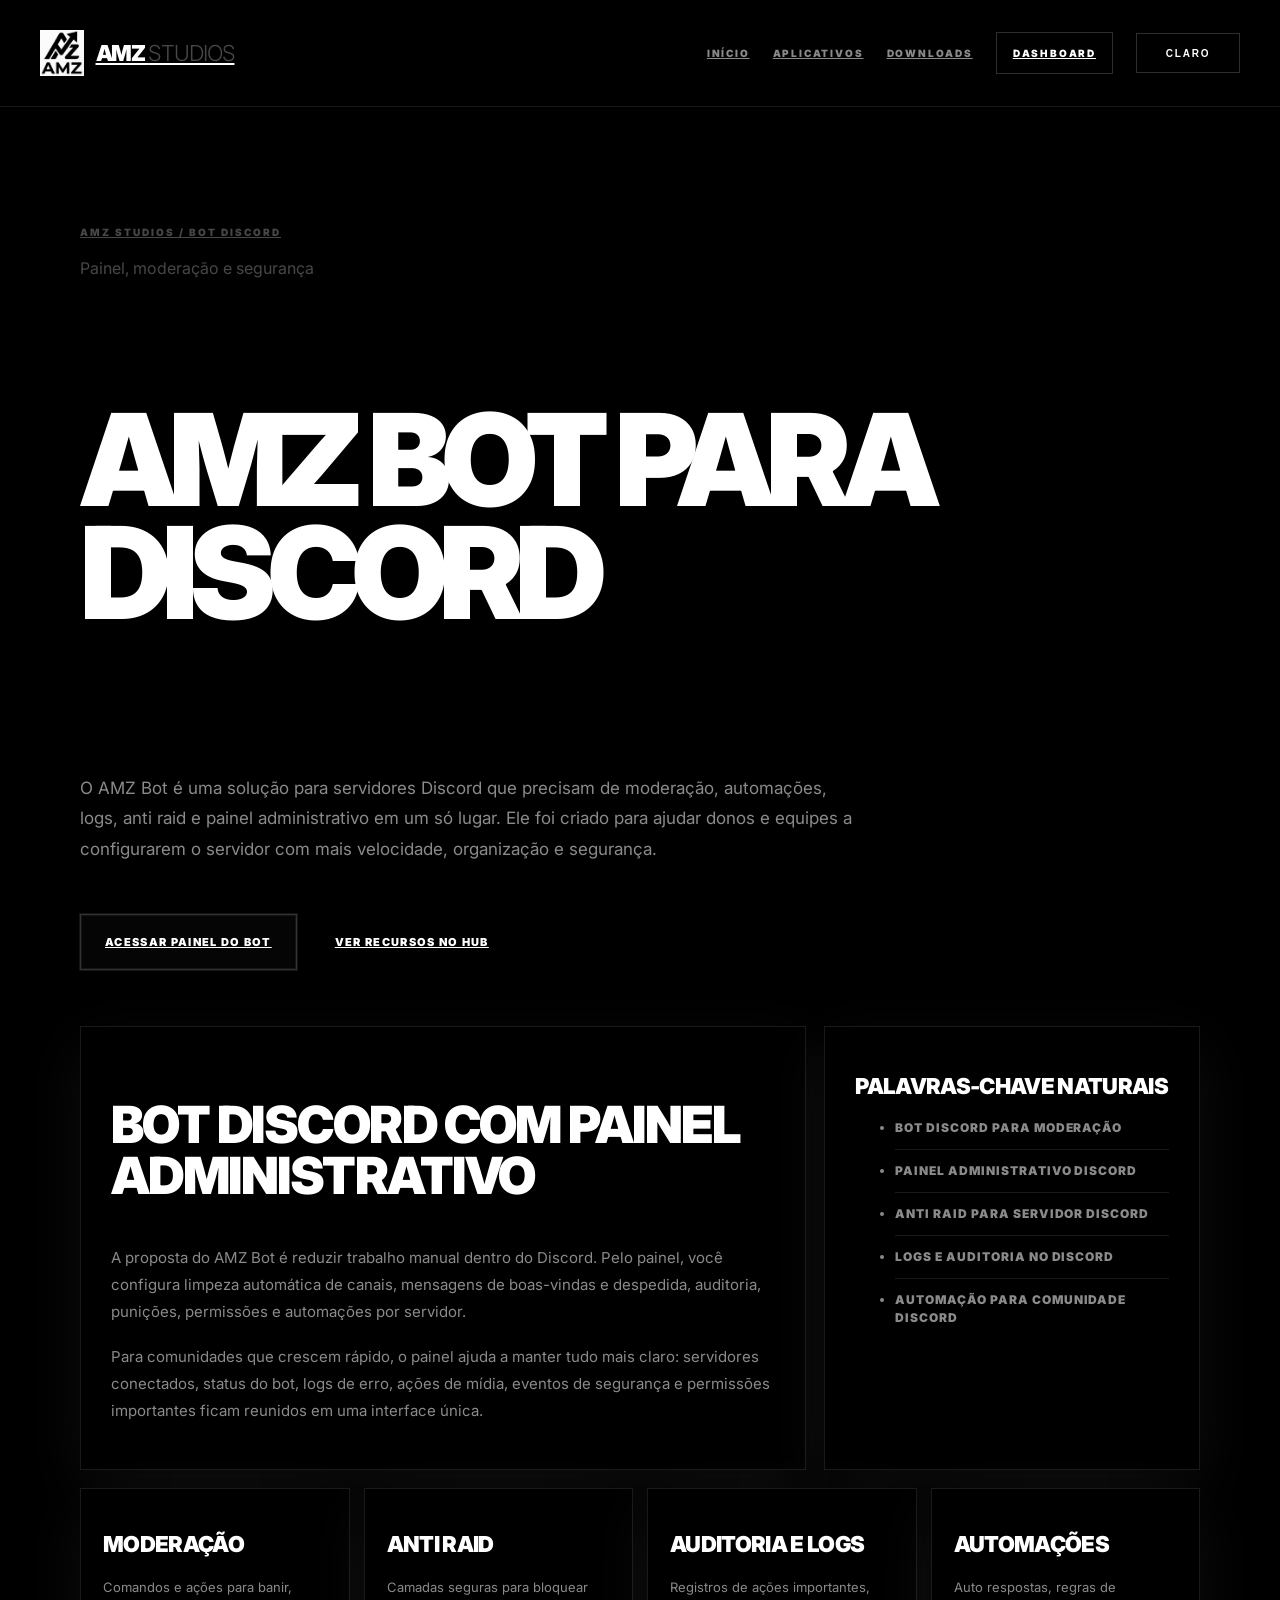
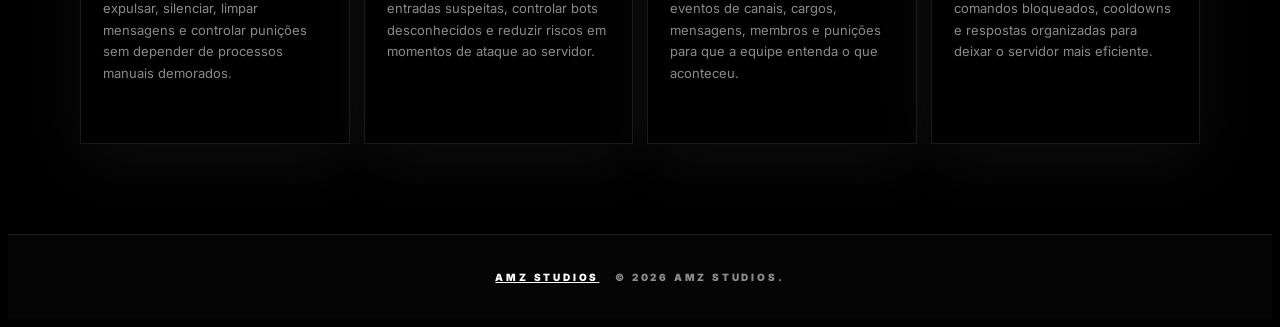
==== commit 020da453: "Remove Soluções do menu superior" ====
--- a/amz-bot/index.html
+++ b/amz-bot/index.html
@@ -50,10 +50,9 @@
         </a>
         <div class="seo-nav-links">
             <a href="../#inicio">Início</a>
-            <a href="../#solucoes">Soluções</a>
             <a href="../#aplicativos">Aplicativos</a>
             <a href="../#downloads">Downloads</a>
-            <a class="site-nav-dashboard" href="../#amz-admin">Dashboard</a>
+            <a class="site-nav-dashboard" href="../#dashboard">Dashboard</a>
             <button type="button" class="site-theme-toggle" id="site-theme-toggle" onclick="alternarTemaSeo()" aria-label="Alternar tema">
                 <span id="site-theme-label">Claro</span>
             </button>
@@ -70,7 +69,7 @@
                 Ele foi criado para ajudar donos e equipes a configurarem o servidor com mais velocidade, organização e segurança.
             </p>
             <div class="seo-cta-row">
-                <a class="site-primary-action" href="../#amz-admin">Acessar painel do bot</a>
+                <a class="site-primary-action" href="../#dashboard">Acessar painel do bot</a>
                 <a class="site-secondary-action" href="../#solucoes">Ver recursos no hub</a>
             </div>
         </section>
--- a/style.css
+++ b/style.css
@@ -1098,6 +1098,67 @@
     }
 }
 
+/* Leitura confortável sem precisar alterar o zoom do navegador. */
+#site-principal {
+    overflow-x: clip;
+}
+
+#site-principal .max-w-6xl {
+    width: min(100%, 1180px);
+}
+
+#site-principal .site-downloads-heading p,
+#site-principal .site-downloads-info li,
+#site-principal .site-downloads-info small,
+#site-principal .site-seo-card p,
+#site-principal .site-faq-list p {
+    overflow-wrap: anywhere;
+}
+
+@media (min-width: 821px) and (max-width: 1100px) {
+    #site-principal .site-downloads-layout {
+        grid-template-columns: 1fr;
+    }
+
+    #site-principal .site-downloads-info {
+        display: grid;
+        grid-template-columns: minmax(120px, 0.35fr) minmax(0, 1fr);
+        column-gap: 24px;
+        align-items: start;
+    }
+
+    #site-principal .site-downloads-info small {
+        grid-column: 2;
+    }
+}
+
+@media (max-width: 620px) {
+    #site-principal .site-downloads-platforms span,
+    #site-principal .site-downloads-quick-actions button {
+        flex: 1 1 100%;
+        min-height: 44px;
+    }
+
+    #site-principal .site-downloads-input input {
+        min-height: 52px;
+        font-size: 16px;
+    }
+
+    #site-principal .site-download-mode {
+        min-height: 112px;
+        padding: 18px;
+    }
+
+    #site-principal .site-download-mode strong {
+        font-size: 14px;
+    }
+
+    #site-principal .site-download-mode span,
+    #site-principal .site-downloads-status {
+        font-size: 12px;
+    }
+}
+
 @media (max-width: 420px) {
     .seo-navbar {
         padding: 12px;
@@ -1995,6 +2056,10 @@
 
 /* Utilitários de visibilidade do JS */
 .hidden {
+    display: none !important;
+}
+
+.is-hidden {
     display: none !important;
 }
 
@@ -2542,6 +2607,16 @@
     gap: 14px;
 }
 
+.cleanup-item.is-invalid {
+    border-color: rgba(255, 76, 76, 0.75);
+    box-shadow: inset 3px 0 0 rgba(255, 76, 76, 0.9);
+}
+
+.cleanup-item.is-warning {
+    border-color: rgba(255, 196, 87, 0.7);
+    box-shadow: inset 3px 0 0 rgba(255, 196, 87, 0.85);
+}
+
 .cleanup-item-icon {
     width: 34px;
     height: 34px;
@@ -2577,6 +2652,16 @@
     margin-top: 3px;
     color: rgba(255, 255, 255, 0.42);
     font-size: 11px;
+}
+
+.cleanup-item-body .cleanup-item-alert {
+    color: #ff5c5c;
+    font-weight: 900;
+    letter-spacing: 0.04em;
+}
+
+.cleanup-item.is-warning .cleanup-item-alert {
+    color: #ffc457;
 }
 
 .cleanup-item button {
@@ -2823,6 +2908,15 @@
     color: rgba(255, 255, 255, 0.36);
 }
 
+.welcome-preview-info {
+    border-left: 2px solid rgba(255, 255, 255, 0.18);
+    padding-left: 10px;
+    color: rgba(255, 255, 255, 0.52);
+    font-size: 11px;
+    line-height: 1.45;
+    white-space: pre-line;
+}
+
 .mod-config-panel {
     display: grid;
     gap: 18px;
@@ -3007,6 +3101,23 @@
 .audit-event-grid {
     display: grid;
     gap: 12px;
+}
+
+.automation-group-list {
+    display: grid;
+    gap: 16px;
+}
+
+.automation-group-section {
+    border: 1px solid rgba(255, 255, 255, 0.08);
+    background: rgba(255, 255, 255, 0.018);
+    padding: 12px;
+}
+
+.automation-group-heading {
+    margin-bottom: 12px;
+    padding-bottom: 10px;
+    border-bottom: 1px solid rgba(255, 255, 255, 0.06);
 }
 
 .advanced-control-grid {
@@ -3098,6 +3209,22 @@
     padding-top: 4px;
 }
 
+.advanced-section-title {
+    min-width: 0;
+    display: flex;
+    align-items: flex-start;
+    gap: 12px;
+}
+
+.automation-page-heading {
+    align-items: center;
+    justify-content: space-between;
+}
+
+.automation-page-heading .advanced-section-title {
+    flex: 1;
+}
+
 .advanced-section-heading i {
     width: 34px;
     height: 34px;
@@ -3193,6 +3320,559 @@
     min-height: 118px;
 }
 
+.auto-response-editor {
+    background: linear-gradient(145deg, rgba(10, 10, 10, 0.98), rgba(0, 0, 0, 0.98));
+}
+
+.auto-response-intro {
+    display: grid;
+    grid-template-columns: 42px minmax(0, 1fr);
+    gap: 12px;
+    margin-top: 14px;
+    border: 1px solid rgba(255, 255, 255, 0.12);
+    background: rgba(255, 255, 255, 0.025);
+    padding: 13px;
+}
+
+.auto-response-intro i {
+    width: 34px;
+    height: 34px;
+    display: grid;
+    place-items: center;
+    border: 1px solid rgba(53, 216, 255, 0.32);
+    color: #35d8ff;
+    font-size: 18px;
+}
+
+.auto-response-intro strong {
+    display: block;
+    color: #ffffff;
+    font-size: 12px;
+    font-weight: 950;
+    letter-spacing: 0.08em;
+    text-transform: uppercase;
+}
+
+.auto-response-intro p {
+    margin-top: 4px;
+    color: rgba(255, 255, 255, 0.46);
+    font-size: 11px;
+    line-height: 1.45;
+}
+
+.automation-option-card-invite-tracker {
+    position: relative;
+    overflow: hidden;
+}
+
+.automation-option-card-invite-tracker::before {
+    content: "";
+    position: absolute;
+    inset: 0;
+    pointer-events: none;
+    background:
+        radial-gradient(circle at 18% 0%, rgba(47, 212, 207, 0.16), transparent 32%),
+        radial-gradient(circle at 92% 10%, rgba(88, 101, 242, 0.14), transparent 28%);
+    opacity: 0.9;
+}
+
+.automation-option-card-invite-tracker > * {
+    position: relative;
+    z-index: 1;
+}
+
+.invite-tracker-panel {
+    display: grid;
+    gap: 12px;
+    margin-top: 14px;
+    border: 1px solid rgba(255, 255, 255, 0.1);
+    background: linear-gradient(145deg, rgba(18, 20, 26, 0.96), rgba(5, 5, 5, 0.96));
+    padding: 14px;
+}
+
+.invite-tracker-panel-head {
+    display: flex;
+    align-items: flex-start;
+    justify-content: space-between;
+    gap: 12px;
+}
+
+.invite-tracker-panel-head span,
+.invite-tracker-vars code {
+    color: #35d8ff;
+    font-size: 9px;
+    font-weight: 950;
+    letter-spacing: 0.16em;
+    text-transform: uppercase;
+}
+
+.invite-tracker-panel-head strong {
+    display: block;
+    margin-top: 4px;
+    color: #ffffff;
+    font-size: 15px;
+    font-weight: 950;
+    letter-spacing: -0.02em;
+}
+
+.invite-tracker-panel-head em {
+    border: 1px solid rgba(255, 255, 255, 0.12);
+    background: rgba(255, 255, 255, 0.04);
+    color: rgba(255, 255, 255, 0.72);
+    padding: 7px 9px;
+    font-size: 10px;
+    font-style: normal;
+    font-weight: 900;
+    text-transform: uppercase;
+}
+
+.invite-tracker-discord-preview {
+    display: grid;
+    grid-template-columns: 38px minmax(0, 1fr);
+    gap: 10px;
+    border: 1px solid rgba(88, 101, 242, 0.32);
+    background: #313338;
+    padding: 13px;
+    color: #f2f3f5;
+}
+
+.invite-tracker-bot-avatar {
+    width: 38px;
+    height: 38px;
+    border: 2px solid #23d3cf;
+    border-radius: 999px;
+    display: grid;
+    place-items: center;
+    color: #23d3cf;
+    font-size: 9px;
+    font-weight: 950;
+    letter-spacing: 0.12em;
+}
+
+.invite-tracker-message {
+    min-width: 0;
+}
+
+.invite-tracker-message strong {
+    color: #ffffff;
+    font-size: 13px;
+    font-weight: 900;
+}
+
+.invite-tracker-message strong span {
+    border-radius: 4px;
+    background: #5865f2;
+    padding: 2px 5px;
+    color: #ffffff;
+    font-size: 9px;
+    font-weight: 950;
+}
+
+.invite-tracker-message small {
+    margin-left: 5px;
+    color: rgba(255, 255, 255, 0.5);
+    font-size: 10px;
+}
+
+.invite-tracker-message p {
+    margin-top: 6px;
+    color: #dbdee1;
+    font-size: 14px;
+    font-weight: 700;
+    line-height: 1.45;
+    overflow-wrap: anywhere;
+}
+
+.invite-tracker-vars {
+    display: flex;
+    flex-wrap: wrap;
+    gap: 6px;
+}
+
+.invite-tracker-vars code {
+    border: 1px solid rgba(53, 216, 255, 0.24);
+    background: rgba(53, 216, 255, 0.08);
+    padding: 6px 8px;
+    letter-spacing: 0.04em;
+    text-transform: none;
+}
+
+.automation-option-card-role-announcement {
+    position: relative;
+    overflow: hidden;
+}
+
+.automation-option-card-role-announcement::before {
+    content: "";
+    position: absolute;
+    inset: 0;
+    pointer-events: none;
+    background:
+        radial-gradient(circle at 18% 0%, rgba(255, 194, 71, 0.14), transparent 30%),
+        radial-gradient(circle at 92% 12%, rgba(53, 216, 255, 0.14), transparent 34%);
+}
+
+.automation-option-card-role-announcement > * {
+    position: relative;
+    z-index: 1;
+}
+
+.role-announcement-panel {
+    background: linear-gradient(145deg, rgba(17, 13, 6, 0.98), rgba(0, 0, 0, 0.98));
+}
+
+.role-announcement-layout {
+    display: grid;
+    grid-template-columns: minmax(0, 1.1fr) minmax(260px, 0.9fr);
+    gap: 14px;
+    align-items: start;
+}
+
+.role-announcement-preview {
+    display: grid;
+    gap: 12px;
+    border: 1px solid rgba(255, 194, 71, 0.18);
+    background:
+        linear-gradient(145deg, rgba(255, 194, 71, 0.08), rgba(53, 216, 255, 0.05)),
+        #050505;
+    padding: 14px;
+}
+
+.role-announcement-permission-box {
+    gap: 10px;
+}
+
+.role-announcement-permission-picker {
+    display: grid;
+    grid-template-columns: minmax(0, 1fr) auto;
+    gap: 8px;
+}
+
+.role-announcement-permission-picker button {
+    min-height: 42px;
+    border: 1px solid rgba(255, 194, 71, 0.28);
+    background: rgba(255, 194, 71, 0.08);
+    color: #ffffff;
+    padding: 0 12px;
+    display: inline-flex;
+    align-items: center;
+    justify-content: center;
+    gap: 7px;
+    font-size: 9px;
+    font-weight: 950;
+    letter-spacing: 0.1em;
+    text-transform: uppercase;
+    white-space: nowrap;
+}
+
+.role-announcement-permission-list {
+    min-height: 44px;
+    border: 1px dashed rgba(255, 255, 255, 0.1);
+    background: rgba(255, 255, 255, 0.025);
+    padding: 8px;
+    display: flex;
+    flex-wrap: wrap;
+    gap: 8px;
+}
+
+.role-announcement-permission-empty {
+    color: rgba(255, 255, 255, 0.35);
+    font-size: 10px;
+    font-weight: 900;
+    letter-spacing: 0.08em;
+    text-transform: uppercase;
+}
+
+.role-announcement-permission-chip {
+    min-height: 30px;
+    border: 1px solid rgba(255, 194, 71, 0.24);
+    background: rgba(255, 194, 71, 0.08);
+    color: rgba(255, 255, 255, 0.82);
+    padding: 0 4px 0 10px;
+    display: inline-flex;
+    align-items: center;
+    gap: 8px;
+    font-size: 11px;
+    font-weight: 900;
+}
+
+.role-announcement-permission-chip button {
+    width: 24px;
+    height: 24px;
+    border: 0;
+    background: rgba(255, 255, 255, 0.08);
+    color: #ff9f9f;
+    display: grid;
+    place-items: center;
+}
+
+.role-announcement-preview-head {
+    display: flex;
+    align-items: center;
+    justify-content: space-between;
+    gap: 10px;
+}
+
+.role-announcement-preview-head span {
+    color: #ffc247;
+    font-size: 9px;
+    font-weight: 950;
+    letter-spacing: 0.16em;
+    text-transform: uppercase;
+}
+
+.role-announcement-preview-head em {
+    color: rgba(255, 255, 255, 0.54);
+    font-size: 10px;
+    font-style: normal;
+    font-weight: 800;
+    text-align: right;
+}
+
+.role-announcement-discord-card {
+    display: grid;
+    grid-template-columns: 38px minmax(0, 1fr);
+    gap: 10px;
+    border: 1px solid rgba(88, 101, 242, 0.32);
+    background: #313338;
+    padding: 13px;
+}
+
+.role-announcement-discord-message {
+    min-width: 0;
+}
+
+.role-announcement-discord-message > strong {
+    color: #ffffff;
+    font-size: 13px;
+    font-weight: 900;
+}
+
+.role-announcement-discord-message > strong span {
+    border-radius: 4px;
+    background: #5865f2;
+    padding: 2px 5px;
+    color: #ffffff;
+    font-size: 9px;
+    font-weight: 950;
+}
+
+.role-announcement-discord-message > small {
+    margin-left: 5px;
+    color: rgba(255, 255, 255, 0.5);
+    font-size: 10px;
+}
+
+.role-announcement-discord-message article {
+    margin-top: 8px;
+    border-left: 4px solid #35d8ff;
+    border-radius: 4px;
+    background: rgba(0, 0, 0, 0.18);
+    padding: 10px 12px;
+}
+
+.role-announcement-discord-message b {
+    display: block;
+    color: #ffffff;
+    font-size: 14px;
+    font-weight: 950;
+    overflow-wrap: anywhere;
+}
+
+.role-announcement-discord-message p {
+    margin-top: 6px;
+    color: #dbdee1;
+    font-size: 12px;
+    line-height: 1.45;
+    overflow-wrap: anywhere;
+}
+
+.role-announcement-discord-message article small {
+    display: block;
+    margin-top: 10px;
+    color: rgba(255, 255, 255, 0.45);
+    font-size: 10px;
+}
+
+.role-announcement-stats {
+    display: grid;
+    grid-template-columns: repeat(3, minmax(0, 1fr));
+    gap: 8px;
+}
+
+.role-announcement-stats span {
+    border: 1px solid rgba(255, 255, 255, 0.1);
+    background: rgba(255, 255, 255, 0.035);
+    color: rgba(255, 255, 255, 0.62);
+    padding: 9px;
+    display: inline-flex;
+    align-items: center;
+    gap: 7px;
+    font-size: 10px;
+    font-weight: 900;
+    text-transform: uppercase;
+}
+
+.automation-rule-actions .role-announcement-send-button {
+    border-color: rgba(255, 194, 71, 0.46);
+    background: #ffc247;
+    color: #120b00;
+}
+
+.automation-rule-actions .role-announcement-send-button:hover {
+    background: #050505;
+    color: #ffc247;
+}
+
+.automation-option-card-reaction-role {
+    position: relative;
+    overflow: hidden;
+}
+
+.automation-option-card-reaction-role::before {
+    content: "";
+    position: absolute;
+    inset: 0;
+    pointer-events: none;
+    background:
+        radial-gradient(circle at 12% 0%, rgba(113, 255, 150, 0.14), transparent 30%),
+        radial-gradient(circle at 92% 14%, rgba(53, 216, 255, 0.12), transparent 34%);
+}
+
+.automation-option-card-reaction-role > * {
+    position: relative;
+    z-index: 1;
+}
+
+.reaction-role-editor {
+    background: linear-gradient(145deg, rgba(7, 16, 14, 0.98), rgba(0, 0, 0, 0.98));
+}
+
+.reaction-role-preview {
+    display: grid;
+    grid-template-columns: 54px minmax(0, 1fr);
+    gap: 12px;
+    margin-top: 14px;
+    border: 1px solid rgba(113, 255, 150, 0.18);
+    background:
+        linear-gradient(135deg, rgba(113, 255, 150, 0.09), rgba(53, 216, 255, 0.06)),
+        #050505;
+    padding: 13px;
+}
+
+.reaction-role-preview-emoji {
+    width: 54px;
+    height: 54px;
+    display: grid;
+    place-items: center;
+    border: 1px solid rgba(113, 255, 150, 0.35);
+    background: rgba(113, 255, 150, 0.08);
+    color: #ffffff;
+    font-size: 24px;
+}
+
+.reaction-role-preview span {
+    color: #71ff96;
+    font-size: 9px;
+    font-weight: 950;
+    letter-spacing: 0.16em;
+    text-transform: uppercase;
+}
+
+.reaction-role-preview strong {
+    display: block;
+    margin-top: 5px;
+    color: #ffffff;
+    font-size: 16px;
+    font-weight: 950;
+}
+
+.reaction-role-preview p {
+    margin-top: 5px;
+    color: rgba(255, 255, 255, 0.5);
+    font-size: 11px;
+}
+
+.reaction-role-legacy-field {
+    display: none !important;
+}
+
+.reaction-role-mapping-field {
+    gap: 10px;
+}
+
+.reaction-role-mapping-head {
+    display: flex;
+    align-items: center;
+    justify-content: space-between;
+    gap: 10px;
+}
+
+.reaction-role-mapping-head button,
+.reaction-role-remove-mapping {
+    min-height: 34px;
+    border: 1px solid rgba(113, 255, 150, 0.28);
+    background: rgba(113, 255, 150, 0.08);
+    color: #ffffff;
+    padding: 0 10px;
+    display: inline-flex;
+    align-items: center;
+    justify-content: center;
+    gap: 7px;
+    font-size: 9px;
+    font-weight: 950;
+    letter-spacing: 0.1em;
+    text-transform: uppercase;
+}
+
+.reaction-role-mappings {
+    display: grid;
+    gap: 10px;
+}
+
+.reaction-role-mapping-row {
+    display: grid;
+    grid-template-columns: minmax(92px, 0.35fr) minmax(160px, 0.65fr) minmax(160px, 0.65fr) 42px;
+    gap: 10px;
+    align-items: end;
+    padding: 10px;
+    border: 1px solid rgba(255, 255, 255, 0.09);
+    background: rgba(255, 255, 255, 0.025);
+}
+
+.reaction-role-mapping-description {
+    grid-column: 1 / -2;
+}
+
+.reaction-role-remove-mapping {
+    width: 42px;
+    padding: 0;
+    color: #ff6d6d;
+    border-color: rgba(255, 109, 109, 0.3);
+    background: rgba(255, 109, 109, 0.07);
+    grid-column: -2 / -1;
+    grid-row: 1;
+}
+
+.reaction-role-item-main {
+    display: flex;
+    align-items: center;
+    gap: 11px;
+    min-width: 0;
+}
+
+.reaction-role-item-main b {
+    width: 38px;
+    height: 38px;
+    flex: 0 0 38px;
+    display: grid;
+    place-items: center;
+    border: 1px solid rgba(113, 255, 150, 0.3);
+    background: rgba(113, 255, 150, 0.08);
+    color: #ffffff;
+    font-size: 19px;
+}
+
 .advanced-field input:focus,
 .advanced-field select:focus,
 .advanced-field textarea:focus,
@@ -3368,6 +4048,17 @@
 .automation-rule-item button:hover {
     background: #050505;
     color: #ffffff;
+}
+
+.automation-rule-actions .reaction-role-publish-button {
+    border-color: rgba(113, 255, 150, 0.42);
+    background: #71ff96;
+    color: #031008;
+}
+
+.automation-rule-actions .reaction-role-publish-button:hover {
+    background: #050505;
+    color: #71ff96;
 }
 
 @media (max-width: 900px) {
@@ -3399,6 +4090,35 @@
         grid-column: auto;
     }
 
+    .automation-page-heading {
+        align-items: stretch;
+        flex-direction: column;
+    }
+
+    .invite-tracker-panel-head,
+    .invite-tracker-discord-preview,
+    .role-announcement-layout,
+    .role-announcement-discord-card,
+    .role-announcement-stats,
+    .reaction-role-mapping-row {
+        grid-template-columns: 1fr;
+    }
+
+    .reaction-role-mapping-description,
+    .reaction-role-remove-mapping {
+        grid-column: auto;
+        grid-row: auto;
+    }
+
+    .role-announcement-permission-picker {
+        grid-template-columns: 1fr;
+    }
+
+    .invite-tracker-panel-head,
+    .role-announcement-preview-head {
+        display: grid;
+    }
+
     .welcome-vars {
         justify-content: flex-start;
     }
@@ -3495,7 +4215,7 @@
     .site-nav-links {
         width: 100%;
         display: grid;
-        grid-template-columns: repeat(5, minmax(0, 1fr));
+        grid-template-columns: repeat(4, minmax(0, 1fr));
         gap: 8px;
         margin-left: 0;
     }
@@ -3526,7 +4246,7 @@
 
     #site-principal main,
     #painel-loritta {
-        padding-top: 132px;
+        padding-top: 184px;
     }
 
     #inicio {
@@ -3977,7 +4697,7 @@
 
     #site-principal main,
     #painel-loritta {
-        padding-top: 204px;
+        padding-top: 286px;
     }
 
     #inicio h1,
@@ -4087,6 +4807,9 @@
     margin-top: 44px;
     border-bottom: 1px solid rgba(255, 255, 255, 0.08);
     padding-bottom: 28px;
+    display: grid;
+    justify-items: center;
+    text-align: center;
 }
 
 .admin-hero span,
@@ -4111,6 +4834,8 @@
 .admin-hero p {
     max-width: 680px;
     margin-top: 18px;
+    margin-right: auto;
+    margin-left: auto;
     color: rgba(255, 255, 255, 0.52);
     font-size: 15px;
     line-height: 1.7;
@@ -4118,10 +4843,14 @@
 
 .admin-login-panel {
     margin-top: 34px;
+    display: grid;
+    justify-items: center;
 }
 
 .admin-login-card {
+    width: min(100%, 520px);
     max-width: 520px;
+    margin: 0 auto;
     border: 1px solid rgba(255, 255, 255, 0.1);
     background: #050505;
     padding: 24px;
@@ -4270,6 +4999,241 @@
     color: rgba(255, 255, 255, 0.42);
     font-size: 11px;
     font-weight: 700;
+}
+
+.admin-health-card {
+    border: 1px solid rgba(255, 255, 255, 0.12);
+    background: radial-gradient(circle at top right, rgba(85, 255, 136, 0.08), transparent 34%), #050505;
+    padding: 18px;
+    display: grid;
+    gap: 16px;
+}
+
+.admin-area.admin-login-mode {
+    min-height: 100vh;
+    padding-top: 0;
+    display: flex;
+    align-items: center;
+    justify-content: center;
+}
+
+.admin-area.admin-login-mode .admin-shell {
+    width: min(720px, calc(100% - 32px));
+    min-height: 100vh;
+    margin: 0 auto;
+    padding: 48px 0;
+    display: grid;
+    align-content: center;
+    justify-items: center;
+}
+
+.admin-area.admin-login-mode .admin-back {
+    justify-self: start;
+    margin-bottom: 28px;
+}
+
+.admin-area.admin-login-mode .admin-hero {
+    width: 100%;
+    margin-top: 0;
+}
+
+.admin-area.admin-login-mode .admin-hero h1 {
+    font-size: clamp(76px, 18vw, 156px);
+}
+
+.admin-area.admin-login-mode .admin-login-panel {
+    width: 100%;
+    background: transparent !important;
+    border: 0 !important;
+}
+
+.admin-area.admin-login-mode .admin-login-card {
+    width: min(100%, 520px);
+}
+
+.admin-health-card.warn {
+    background: radial-gradient(circle at top right, rgba(255, 214, 102, 0.12), transparent 34%), #050505;
+}
+
+.admin-health-card.error {
+    background: radial-gradient(circle at top right, rgba(255, 103, 103, 0.14), transparent 34%), #050505;
+}
+
+.admin-health-head {
+    display: flex;
+    align-items: flex-start;
+    justify-content: space-between;
+    gap: 16px;
+}
+
+.admin-health-head span,
+.admin-health-column h3,
+.admin-health-metric span,
+.admin-health-row span {
+    color: rgba(255, 255, 255, 0.38);
+    font-size: 10px;
+    font-weight: 900;
+    letter-spacing: 0.16em;
+    text-transform: uppercase;
+}
+
+.admin-health-head strong {
+    display: block;
+    margin-top: 4px;
+    color: #ffffff;
+    font-size: clamp(24px, 4vw, 42px);
+    font-weight: 900;
+    line-height: 1;
+}
+
+.admin-health-head p {
+    max-width: 620px;
+    margin-top: 8px;
+    color: rgba(255, 255, 255, 0.48);
+    font-size: 12px;
+    font-weight: 700;
+    line-height: 1.6;
+}
+
+.admin-health-badge {
+    min-height: 38px;
+    border: 1px solid rgba(255, 255, 255, 0.14);
+    display: inline-flex;
+    flex: 0 0 auto;
+    align-items: center;
+    gap: 8px;
+    padding: 0 12px;
+    color: rgba(255, 255, 255, 0.72);
+    font-size: 10px;
+    font-weight: 900;
+    letter-spacing: 0.12em;
+    text-transform: uppercase;
+}
+
+.admin-health-badge.ok {
+    border-color: rgba(91, 255, 138, 0.34);
+    color: #5bff8a;
+}
+
+.admin-health-badge.warn {
+    border-color: rgba(255, 214, 102, 0.34);
+    color: #ffd666;
+}
+
+.admin-health-badge.error {
+    border-color: rgba(255, 103, 103, 0.36);
+    color: #ff6767;
+}
+
+.admin-health-metrics {
+    display: grid;
+    grid-template-columns: repeat(5, minmax(0, 1fr));
+    gap: 10px;
+}
+
+.admin-health-metric {
+    border: 1px solid rgba(255, 255, 255, 0.08);
+    background: rgba(255, 255, 255, 0.02);
+    padding: 12px;
+    display: grid;
+    gap: 6px;
+}
+
+.admin-health-metric strong {
+    color: #ffffff;
+    font-size: 24px;
+    font-weight: 900;
+    line-height: 1;
+    overflow-wrap: anywhere;
+}
+
+.admin-health-metric small,
+.admin-health-empty,
+.admin-health-row small,
+.admin-health-cooldowns span {
+    color: rgba(255, 255, 255, 0.42);
+    font-size: 10px;
+    font-weight: 800;
+    line-height: 1.45;
+}
+
+.admin-health-grid {
+    display: grid;
+    grid-template-columns: repeat(2, minmax(0, 1fr));
+    gap: 12px;
+}
+
+.admin-health-column {
+    border: 1px solid rgba(255, 255, 255, 0.08);
+    padding: 14px;
+    display: grid;
+    align-content: start;
+    gap: 10px;
+}
+
+.admin-health-column h3 {
+    color: #ffffff;
+}
+
+.admin-health-list {
+    display: grid;
+    gap: 7px;
+}
+
+.admin-health-list.compact {
+    max-height: 230px;
+    overflow: auto;
+    scrollbar-color: rgba(255, 255, 255, 0.24) transparent;
+}
+
+.admin-health-row {
+    border: 1px solid rgba(255, 255, 255, 0.08);
+    background: #020202;
+    padding: 10px;
+    display: grid;
+    grid-template-columns: minmax(120px, 0.8fr) minmax(120px, 0.8fr) minmax(0, 1fr);
+    gap: 8px;
+    align-items: start;
+}
+
+.admin-health-row.ok {
+    border-color: rgba(91, 255, 138, 0.22);
+}
+
+.admin-health-row.warn {
+    border-color: rgba(255, 214, 102, 0.24);
+}
+
+.admin-health-row.error {
+    border-color: rgba(255, 103, 103, 0.32);
+}
+
+.admin-health-row strong {
+    color: #ffffff;
+    font-size: 11px;
+    font-weight: 900;
+    text-transform: uppercase;
+    overflow-wrap: anywhere;
+}
+
+.admin-health-row small {
+    overflow-wrap: anywhere;
+}
+
+.admin-health-empty {
+    border: 1px dashed rgba(255, 255, 255, 0.1);
+    padding: 12px;
+}
+
+.admin-health-cooldowns {
+    display: flex;
+    flex-wrap: wrap;
+    gap: 8px;
+}
+
+.admin-health-cooldowns span {
+    border: 1px solid rgba(255, 255, 255, 0.08);
+    padding: 7px 9px;
 }
 
 .admin-system-card {
@@ -5001,9 +5965,27 @@
 html[data-site-theme] .automation-option-notes,
 html[data-site-theme] .automation-rule-editor,
 html[data-site-theme] .automation-rule-item,
+html[data-site-theme] .invite-tracker-panel,
+html[data-site-theme] .invite-tracker-panel-head em,
+html[data-site-theme] .invite-tracker-vars code,
+html[data-site-theme] .role-announcement-preview,
+html[data-site-theme] .role-announcement-preview-head em,
+html[data-site-theme] .role-announcement-stats span,
+html[data-site-theme] .reaction-role-preview,
+html[data-site-theme] .reaction-role-preview-emoji,
+html[data-site-theme] .reaction-role-mapping-row,
+html[data-site-theme] .reaction-role-mapping-head button,
+html[data-site-theme] .reaction-role-remove-mapping,
+html[data-site-theme] .reaction-role-item-main b,
 html[data-site-theme] .admin-login-card,
 html[data-site-theme] .admin-toolbar,
 html[data-site-theme] .admin-server-search,
+html[data-site-theme] .admin-health-card,
+html[data-site-theme] .admin-health-metric,
+html[data-site-theme] .admin-health-column,
+html[data-site-theme] .admin-health-row,
+html[data-site-theme] .admin-health-empty,
+html[data-site-theme] .admin-health-cooldowns span,
 html[data-site-theme] .admin-summary-card,
 html[data-site-theme] .admin-system-card,
 html[data-site-theme] .admin-log-card,
@@ -5042,6 +6024,32 @@
 
 html[data-site-theme] .audit-group-note {
     color: var(--app-muted) !important;
+}
+
+html[data-site-theme] .invite-tracker-panel {
+    background: linear-gradient(145deg, var(--app-surface), var(--app-elevated)) !important;
+}
+
+html[data-site-theme] .invite-tracker-panel-head span,
+html[data-site-theme] .invite-tracker-vars code,
+html[data-site-theme] .role-announcement-preview-head span {
+    color: var(--app-accent, #178cff) !important;
+}
+
+html[data-site-theme] .invite-tracker-panel-head strong {
+    color: var(--app-text) !important;
+}
+
+html[data-site-theme] .invite-tracker-discord-preview,
+html[data-site-theme] .invite-tracker-discord-preview *,
+html[data-site-theme] .role-announcement-discord-card,
+html[data-site-theme] .role-announcement-discord-card * {
+    color: #f2f3f5 !important;
+}
+
+html[data-site-theme] .invite-tracker-message p,
+html[data-site-theme] .role-announcement-discord-message p {
+    color: #dbdee1 !important;
 }
 
 html[data-site-theme] .vm-server-option:hover,
@@ -5187,8 +6195,22 @@
 
 html[data-site-theme] .bot-status-dot.online,
 html[data-site-theme] #admin-login-status.success,
+html[data-site-theme] .admin-health-badge.ok,
+html[data-site-theme] .admin-health-row.ok,
 html[data-site-theme] .admin-status-ok {
     color: var(--app-success) !important;
+}
+
+html[data-site-theme] .admin-health-badge.warn,
+html[data-site-theme] .admin-health-row.warn {
+    border-color: var(--app-warning) !important;
+    color: var(--app-warning) !important;
+}
+
+html[data-site-theme] .admin-health-badge.error,
+html[data-site-theme] .admin-health-row.error {
+    border-color: var(--app-danger) !important;
+    color: var(--app-danger) !important;
 }
 
 html[data-site-theme] .vm-sidebar-divider,
@@ -5222,6 +6244,95 @@
     color: var(--app-text) !important;
 }
 
+/* Ajustes visuais leves do dashboard */
+html[data-site-theme] #config-limpeza .vm-dashboard {
+    border: 1px solid var(--app-border) !important;
+    box-shadow: 0 18px 50px rgba(0, 0, 0, 0.18);
+}
+
+html[data-site-theme] #config-limpeza .vm-sidebar {
+    border-right-color: var(--app-border) !important;
+}
+
+html[data-site-theme] #config-limpeza .vm-server-picker,
+html[data-site-theme] #config-limpeza .vm-alert,
+html[data-site-theme] #config-limpeza .vm-settings-panel {
+    border-radius: 6px;
+}
+
+html[data-site-theme] #config-limpeza .vm-sidebar-link,
+html[data-site-theme] #config-limpeza .vm-dashboard-card,
+html[data-site-theme] #config-limpeza .settings-card,
+html[data-site-theme] #config-limpeza .advanced-control-card,
+html[data-site-theme] #config-limpeza .automation-option-card,
+html[data-site-theme] #config-limpeza .security-option-card,
+html[data-site-theme] #config-limpeza .audit-event-card {
+    transition: border-color 0.18s ease, background-color 0.18s ease, transform 0.18s ease;
+}
+
+html[data-site-theme] #config-limpeza .vm-sidebar-link {
+    border-radius: 4px;
+}
+
+html[data-site-theme] #config-limpeza .vm-sidebar-link:hover {
+    transform: translateX(2px);
+}
+
+html[data-site-theme] #config-limpeza .vm-dashboard-card {
+    border-radius: 4px;
+}
+
+html[data-site-theme] #config-limpeza .vm-dashboard-card:hover:not(.disabled) {
+    transform: translateY(-1px);
+}
+
+html[data-site-theme] #config-limpeza .vm-content-heading {
+    padding-bottom: 18px;
+}
+
+html[data-site-theme] #config-limpeza .vm-content-heading p,
+html[data-site-theme] #config-limpeza .vm-dashboard-card small,
+html[data-site-theme] #config-limpeza .settings-card p,
+html[data-site-theme] #config-limpeza .mod-field small {
+    line-height: 1.55;
+}
+
+html[data-site-theme] #config-limpeza .vm-settings-panel {
+    border-color: var(--app-border-strong) !important;
+}
+
+html[data-site-theme] #config-limpeza .settings-card,
+html[data-site-theme] #config-limpeza .advanced-control-card,
+html[data-site-theme] #config-limpeza .automation-option-card,
+html[data-site-theme] #config-limpeza .security-option-card,
+html[data-site-theme] #config-limpeza .audit-event-card,
+html[data-site-theme] #config-limpeza .summary-grid article {
+    border-radius: 4px;
+}
+
+html[data-site-theme] #config-limpeza input,
+html[data-site-theme] #config-limpeza select,
+html[data-site-theme] #config-limpeza textarea,
+html[data-site-theme] #config-limpeza button {
+    transition: border-color 0.18s ease, background-color 0.18s ease, box-shadow 0.18s ease;
+}
+
+html[data-site-theme] #config-limpeza input,
+html[data-site-theme] #config-limpeza select,
+html[data-site-theme] #config-limpeza textarea {
+    border-radius: 3px;
+}
+
+html[data-site-theme] #config-limpeza input:focus,
+html[data-site-theme] #config-limpeza select:focus,
+html[data-site-theme] #config-limpeza textarea:focus {
+    box-shadow: 0 0 0 2px var(--app-hover) !important;
+}
+
+html[data-site-theme] #config-limpeza .vm-save-button {
+    border-radius: 3px;
+}
+
 @media (max-width: 820px) {
     .amz-save-tray {
         bottom: 14px;
@@ -5269,8 +6380,26 @@
         padding: 32px 0 56px;
     }
 
+    .admin-area.admin-login-mode {
+        padding-top: 0;
+    }
+
+    .admin-area.admin-login-mode .admin-shell {
+        width: calc(100% - 28px);
+        min-height: 100vh;
+        padding: 28px 0;
+    }
+
     .admin-hero {
         margin-top: 32px;
+    }
+
+    .admin-area.admin-login-mode .admin-hero {
+        margin-top: 0;
+    }
+
+    .admin-area.admin-login-mode .admin-hero h1 {
+        font-size: clamp(62px, 24vw, 118px);
     }
 
     .admin-toolbar {
@@ -5295,18 +6424,31 @@
         width: 100%;
     }
 
+    .admin-health-metrics,
+    .admin-health-grid,
     .admin-summary-grid,
     .admin-system-grid,
     .admin-server-metrics {
         grid-template-columns: 1fr;
     }
 
+    .admin-health-head {
+        align-items: stretch;
+        flex-direction: column;
+    }
+
+    .admin-health-badge {
+        justify-content: center;
+        width: 100%;
+    }
+
     .admin-server-head {
         align-items: flex-start;
         flex-direction: column;
     }
 
-    .admin-log-row {
+    .admin-log-row,
+    .admin-health-row {
         grid-template-columns: 1fr;
     }
 
@@ -5329,4 +6471,5 @@
     .admin-action-button {
         width: 100%;
     }
-}
+
+}
